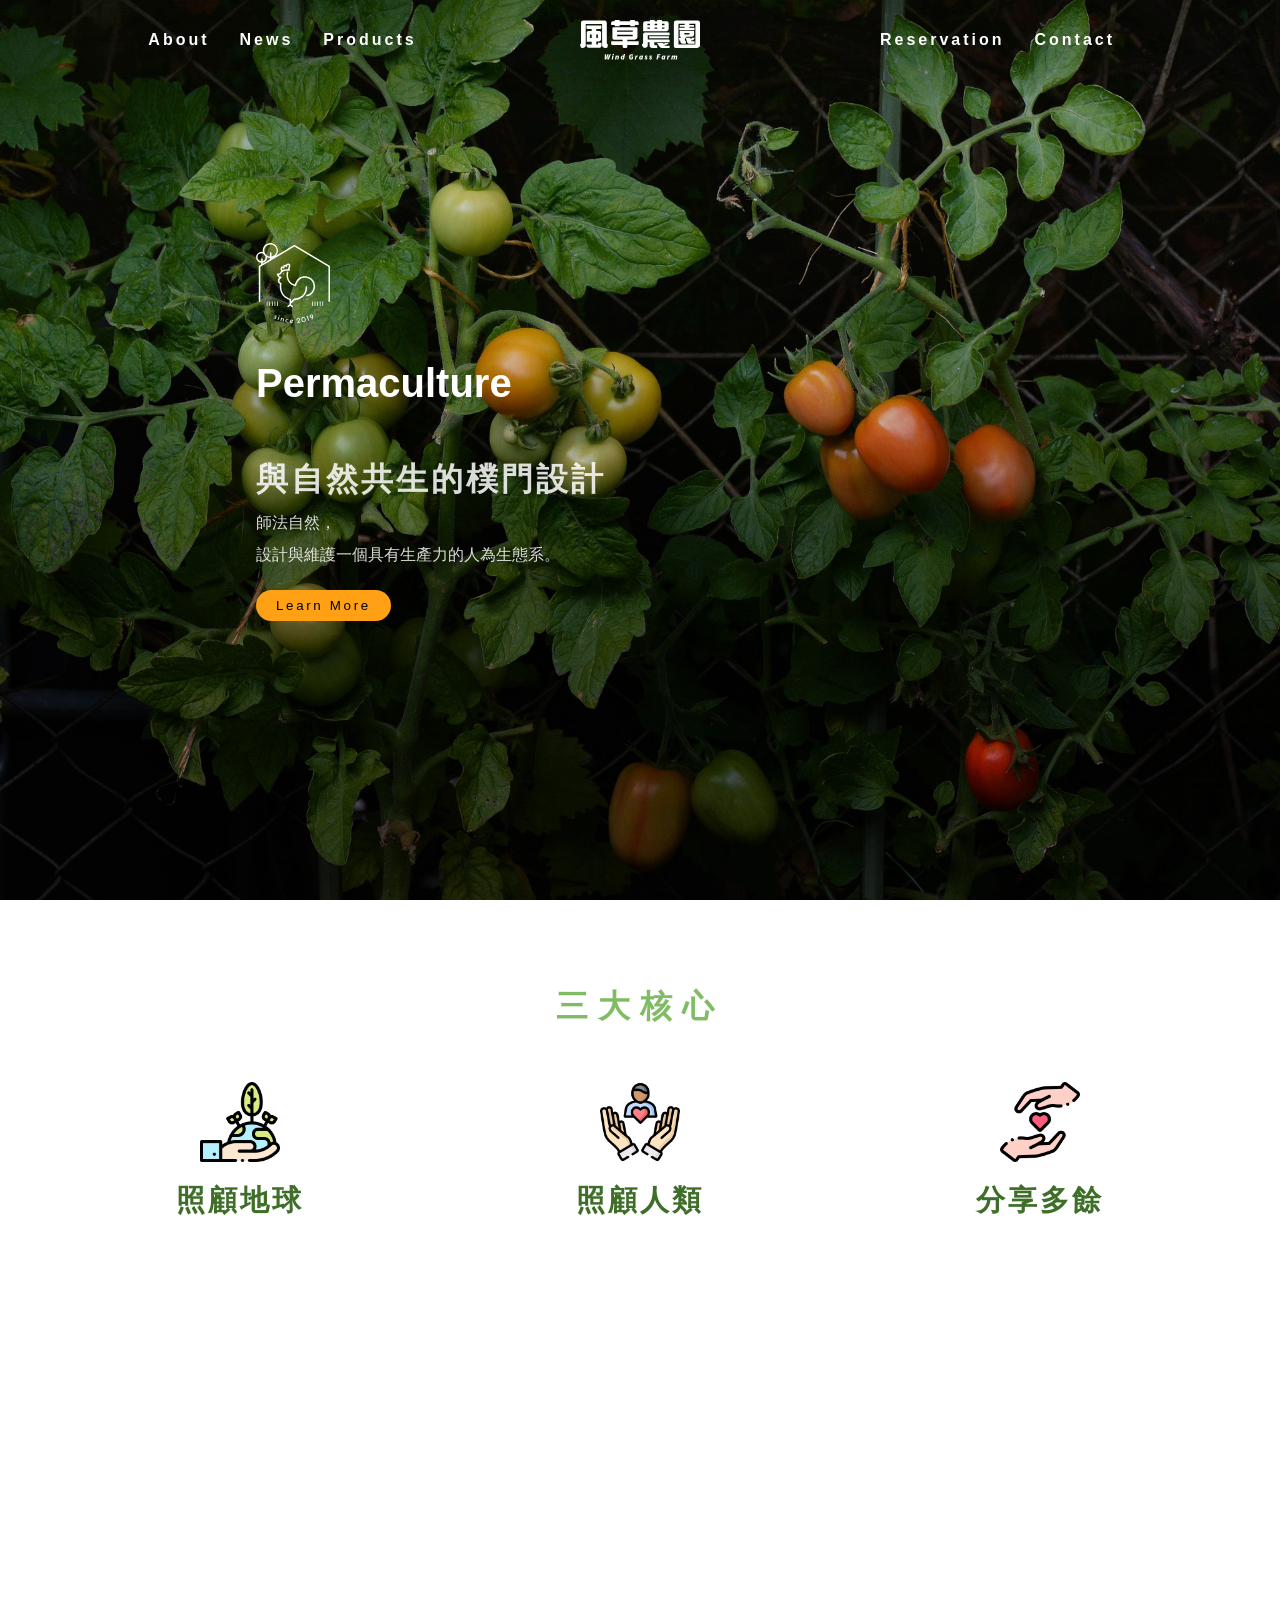
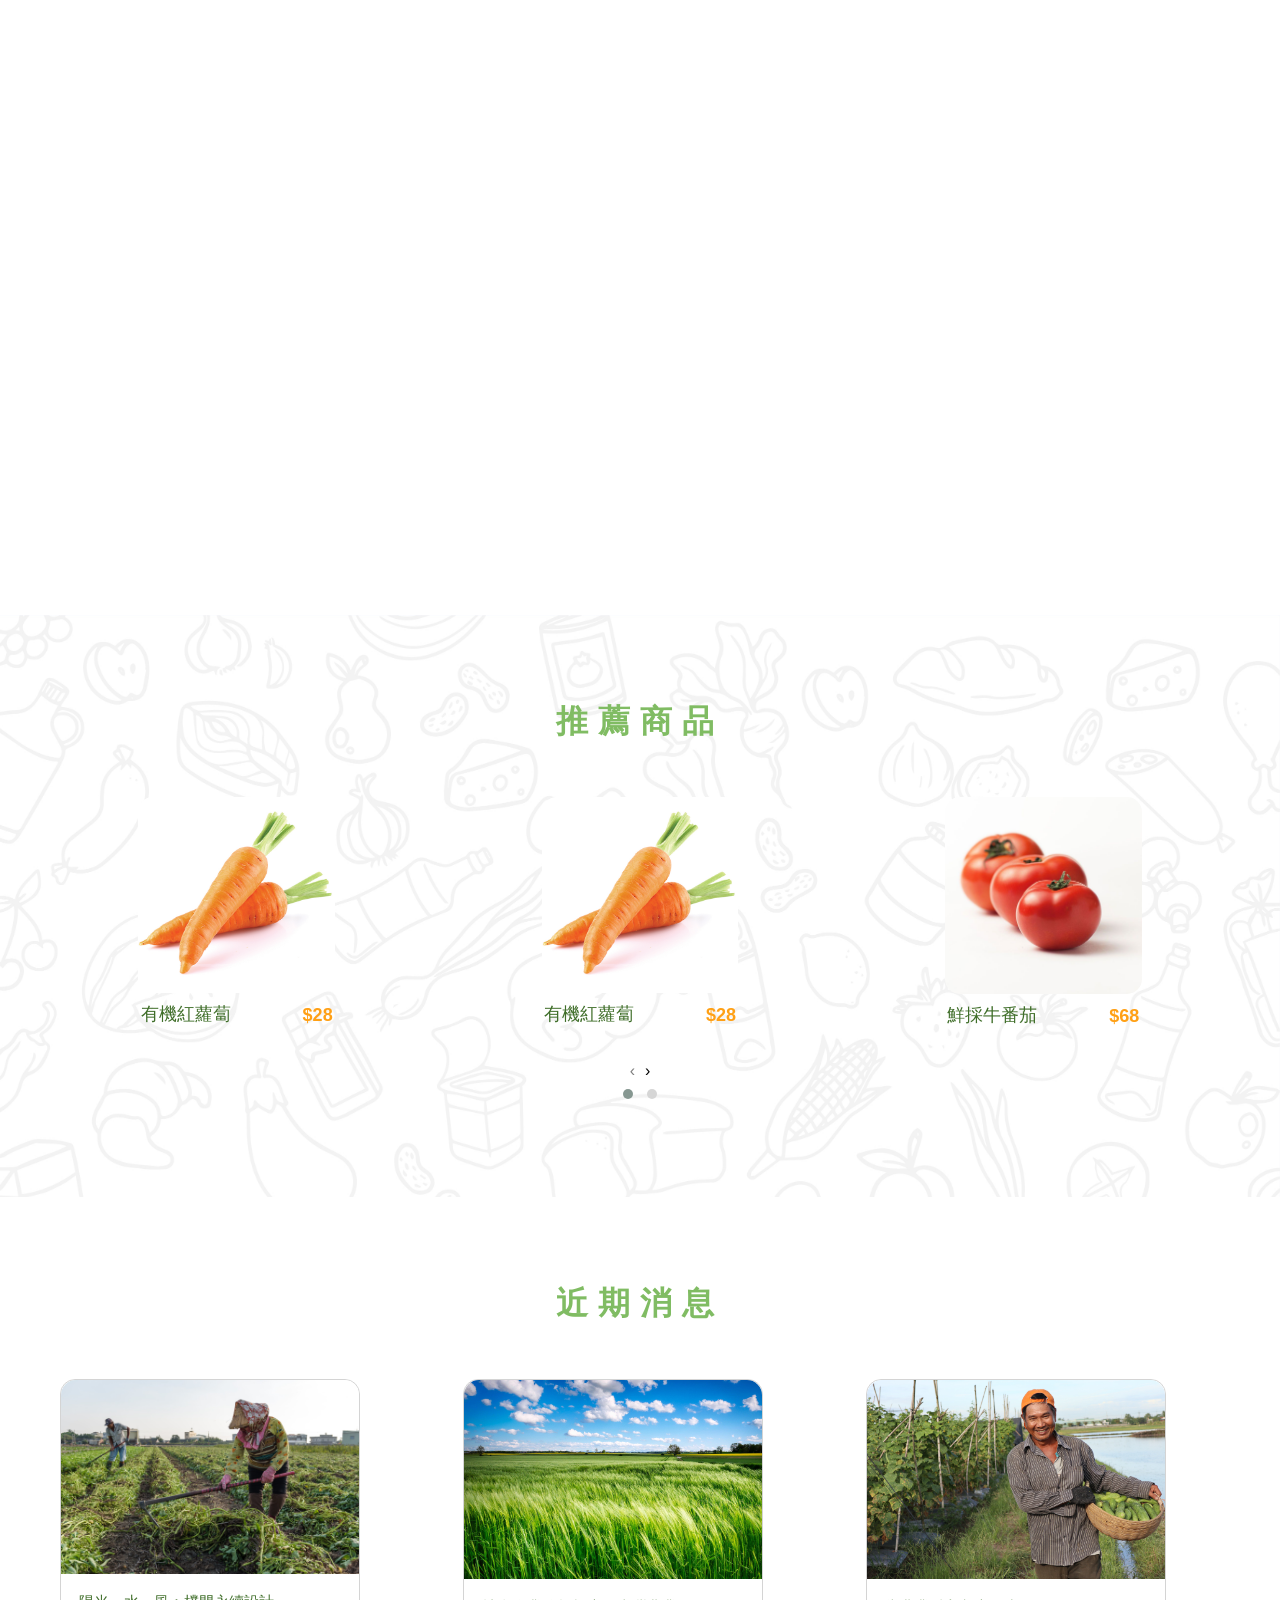
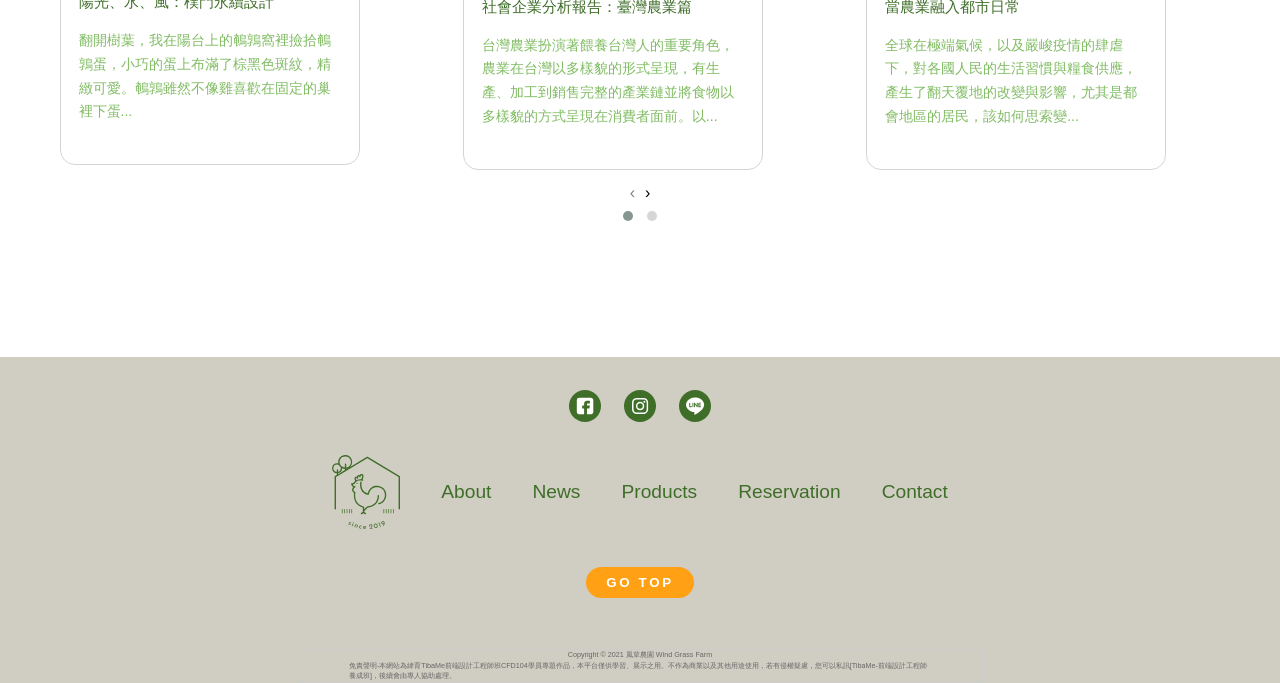
==== index.html @ ea544768 "01009" ====
<!DOCTYPE html>
<html lang="en">
<head>
    <meta charset="UTF-8">
    <meta http-equiv="X-UA-Compatible" content="IE=edge">
    <meta name="viewport" content="width=device-width, initial-scale=1.0">
    <title>風草農園 :: 與自然共生的樸門</title>
    <link rel="stylesheet" href="css/reset.css">
    <link rel="stylesheet" href="css/nav.css">
    <link rel="stylesheet" href="css/owl.carousel.min.css">
    <link rel="stylesheet" href="css/owl.theme.default.min.css">
    <link rel="stylesheet" href="css/main-index.css">
    <link rel="stylesheet" href="css/footer.css">
    <script defer src="js/navBarScroll.js"></script>
    <script src="js/smoothscroll.min.js"></script>
    <link rel="icon" href="pic/littleicon.ico" type="image/x-icon">
</head>
<body>
    <header>
        <div class="bgImg">
            <!-- 手機的導覽列 -->
            <div class="smallScreenNav">
                <nav role="navigation" id="menuToggle">
                    <input type="checkbox">
                    <span></span>
                    <span></span>
                    <span></span>
                    <ul id="menu">
                        <a href="index.html"><li><img src="pic/newLogo-green.svg" alt="logo" width="60px"></li></a>
                        <a href="about.html"><li>About</li></a>
                        <a href="news.html"><li>News</li></a>
                        <a href="products.html"><li>Products</li></a>
                        <a href="reservation.html"><li>Reservation</li></a>
                        <a href="contact.html"><li>Contact</li></a>
                    </ul>
                </nav>
                <div class="logo">
                    <a href="index.html"><img src="pic/txtLogoWhite.svg" alt="logo"></a>
                </div>
            </div>
            <!-- 平板直和桌機的導覽列 -->
                <nav class="bigScreenNav">
                    <ul>
                        <a href="about.html"><li>About</li></a>
                        <a href="news.html"><li>News</li></a>
                        <a href="products.html"><li>Products</li></a>
                    </ul>
                    <a href="index.html"><img src="pic/txtLogoWhite.svg" alt="logo" class="navLogo" width="120px"></a>
                    <ul>
                        <a href="reservation.html"><li>Reservation</li></a>
                        <a href="contact.html"><li>Contact</li></a>
                    </ul>
                </nav>
            <!-- 第一屏 -->
            <section class="mainTxt">
                <img src="pic/newLogo-white.svg" height="80px" alt="logo" class="mb-40">
                <h1 class="mb-60">Permaculture</h1>
                <h2>與自然共生的樸門設計</h2>
                <p>師法自然，</p>>
                <p>設計與維護一個具有生產力的人為生態系。</p>
                <a href="about.html"><button><span>Learn More</span></button></a>
            </section>
        </div>
    </header>
    <main>
        <section class="threePoints center width">
            <!-- 大標 -->
            <h2 class="title mb-60 mt-90">三大核心</h2> 
            <div class="wrap">
                <div class="item pb-40">
                    <img src="pic/earth.png" alt="照顧地球" class="pb-24">
                    <h3>照顧地球</h3>
                </div>
                <div class="item pb-40">
                    <img src="pic/care.png" alt="照顧人類" class="pb-24">    
                    <h3>照顧人類</h3>
                </div>
                <div class="item pb-40">
                    <img src="pic/share.png" alt="分享多餘" class="pb-24">
                    <h3>分享多餘</h3>
                </div>
            </div>
        </section>
        <!-- 中間Banner -->
        <div class="banner">
        </div>
        <div class="productsBg">
            <section class="products center pb-90 width">
            <!-- 大標 -->
            <h2 class="title mb-60 mt-90">推薦商品</h2>
            <div class="owl-carousel owl-theme">
                <a href="products-detail.html" target="_blank">
                    <div class="goods">
                        <div class="pic">
                            <img src="pic/product_corrot.png" alt="有機紅蘿蔔">
                        </div>
                        <div class="name">
                            <h4>有機紅蘿蔔</h4>
                            <p>$28</p>    
                        </div>
                    </div>
                </a>
                <div class="goods">
                    <div class="pic">
                        <img src="pic/product_corrot.png" alt="有機紅蘿蔔">
                    </div>
                    <div class="name">
                        <h4>有機紅蘿蔔</h4>
                        <p>$28</p>    
                    </div>
                </div>
                <div class="goods">
                    <div class="pic">
                        <img src="pic/product_tomato.jpg" alt="鮮採牛番茄">
                    </div>
                    <div class="name">
                        <h4>鮮採牛番茄</h4>
                        <p>$68</p>    
                    </div>
                </div>
                <div class="goods">
                    <div class="pic">
                        <img src="pic/product_tomato.jpg" alt="鮮採牛番茄">
                    </div>
                    <div class="name">
                        <h4>鮮採牛番茄</h4>
                        <p>$68</p>    
                    </div>
                </div>
                <div class="goods">
                    <div class="pic">
                        <img src="pic/product_tomato.jpg" alt="鮮採牛番茄">
                    </div>
                    <div class="name">
                        <h4>鮮採牛番茄</h4>
                        <p>$68</p>    
                    </div>
                </div>
            </div>
        </div>
        </section>
        <section class="news center width">
            <!-- 大標 -->
            <h2 class="title mb-60 mt-90">近期消息</h2> 
                <div class="owl-carousel owl-theme">
                    <div class="item article">
                        <img src="pic/articlePhoto.jpg" alt="文章首圖">
                        <div class="txt">
                            <a href="news.html">
                                <h4>陽光、水、風：樸門永續設計</h4>
                                <p>翻開樹葉，我在陽台上的鵪鶉窩裡撿拾鵪鶉蛋，小巧的蛋上布滿了棕黑色斑紋，精緻可愛。鵪鶉雖然不像雞喜歡在固定的巢裡下蛋...</p>
                            </a>
                        </div>
                    </div>
                    <div class="item article">
                        <img src="pic/field.jpg" alt="文章首圖">
                        <div class="txt">
                            <a href="news.html">
                                <h4>社會企業分析報告：臺灣農業篇</h4>
                                <p>台灣農業扮演著餵養台灣人的重要角色，農業在台灣以多樣貌的形式呈現，有生產、加工到銷售完整的產業鏈並將食物以多樣貌的方式呈現在消費者面前。以...</p>
                            </a>
                        </div>
                    </div>
                    <div class="item article">
                        <img src="pic/farmer-smile.jpg" alt="文章首圖">
                        <div class="txt">
                            <a href="news.html">
                                <h4>當農業融入都市日常</h4>
                                <p>全球在極端氣候，以及嚴峻疫情的肆虐下，對各國人民的生活習慣與糧食供應，產生了翻天覆地的改變與影響，尤其是都會地區的居民，該如何思索變...</p>
                            </a>
                        </div>
                    </div>
                    <div class="item article">
                        <img src="pic/farmer-smile.jpg" alt="文章首圖">
                        <div class="txt">
                            <a href="news.html">
                                <h4>當農業融入都市日常</h4>
                                <p>全球在極端氣候，以及嚴峻疫情的肆虐下，對各國人民的生活習慣與糧食供應，產生了翻天覆地的改變與影響，尤其是都會地區的居民，該如何思索變...</p>
                            </a>
                        </div>
                    </div>
                </div>
    </main>
    <footer>
        <div class="footer center">
            <div class="socialMedia">
                <!-- line icon -->
                <a href="#"><img src="pic/icon_socialMedia-fb-DG.svg" alt="FB icon" width="32" height="32"></a>
                <!-- ig icon -->
                <a href="#"><img src="pic/icon_socialMedia-ig-DG.svg" alt="instagram icon" width="32" height="32"></a>
                <!-- fb icon -->
                <a href="#"><img src="pic/icon_socialMedia-line-DG.svg" alt="line icon" width="32" height="32"></a>
            </div>

            <div class="pages">
                <ul>
                    <li><a href="index.html"><img src="pic/newLogo-green.svg" alt="logo" width="68px"></a></li>
                    <li><a href="about.html">About</a></li>
                    <li><a href="news.html">News</a></li>
                    <li><a href="products.html">Products</a></li>
                    <li><a href="reservation.html">Reservation</a></li>
                    <li><a href="contact.html">Contact</a></li>
                </ul>
            </div>
            <button class="goTop">GO TOP</button>
            <div class="copyright">
                <p>Copyright © 2021 風草農園 Wind Grass Farm</p>
                <span>免責聲明-本網站為緯育TibaMe前端設計工程師班CFD104學員專題作品，本平台僅供學習、展示之用。不作為商業以及其他用途使用，若有侵權疑慮，您可以私訊[TibaMe-前端設計工程師養成班]，後續會由專人協助處理。</span>
            </div>
        </div>
    </footer>
    <script src="https://code.jquery.com/jquery-3.6.0.min.js"></script>
    <script src="js/owl.carousel.min.js"></script>
    <script>
        $(document).ready(function(){
            $(".owl-carousel").owlCarousel(
                {
                    loop:true,
                    margin:10,
                    responsiveClass:true,
                    dots: true,
                    // autoplay: true,
                    responsive:{
                        0:{
                            items:1,
                            nav:false
                        },
                        992:{
                            items:3,
                            nav:false,
                        },
                        1200:{
                            items:3,
                            nav:true,
                            loop:false
                        }
                    }
                }
            );
            $('.goTop').click(function(){
            window.scroll({ top: 0, left: 0, behavior: 'smooth' });
        })
        });
        
    </script>
</body>
</html>
---- css/nav.css ----
.bigScreenNav{
    display: none;
}
.smallScreenNav{
    position: fixed;
    top: 0;
    left: 0;
    width: 100%;
    display: flex;
    justify-content: space-between;
    align-items: center;
    z-index: 99;
}
.solidNav {
    background-color: #3f6e29f1;
    transition: .5s;
}

.logo{
    width: 40%;
    margin: 2% 4%;
}
#menuToggle{
    margin: 2% 4%;
    width: 100%;
    display: inline-block; 
    -webkit-user-select: none;
    user-select: none;
}
 
#menuToggle a{
    text-decoration: none;
    color: #80BC63;
    transition: color 0.3s ease;
}
 
#menuToggle a:hover{
    color: #FFA015;
}
 
#menuToggle input{
    display: block;
    width: 10%;
    height: 100%;
    position: absolute;
    top: 0;
    left: 0;
    cursor: pointer;
    opacity: 0; 
    z-index: 2; 
    -webkit-touch-callout: none;
}

 /* 漢堡包 */
#menuToggle span{
    display: block;
    width: 21px;
    height: 2px;
    margin-bottom: 4px;
    position: relative;
    background: #ffffff;
    border-radius: 3px;
    z-index: 1;
    transform-origin: 2px 0px;
    transition: transform 0.5s cubic-bezier(0.77,0.2,0.05,1.0),
                background 0.5s cubic-bezier(0.77,0.2,0.05,1.0),
                opacity 0.55s ease;
}
 
#menuToggle span:first-child {
    transform-origin: 0% 0%;
}
 
#menuToggle span:nth-last-child(2){
    transform-origin: 0% 100%;
}

#menuToggle input:checked ~ span{
    opacity: 1;
    transform: rotate(45deg) translate(-2px, -1px);
    background: #3F6E29;
}
 
#menuToggle input:checked ~ span:nth-last-child(3){
    opacity: 0;
    transform: rotate(0deg) scale(0.2, 0.2);
}

#menuToggle input:checked ~ span:nth-last-child(2){
    transform: rotate(-45deg) translate(0, -1px);
}

#menu{
    position: fixed;
    width: 100%;
    height: 100%;
    top: 0;
    left: 0;
    padding-top: 115px;
    background: #ededed;
    list-style-type: none;
    -webkit-font-smoothing: antialiased;
    /* to stop flickering of text in safari */
    transform-origin: 0% 0%;
    transform: translate(-100%, 0);
    transition: transform 0.5s cubic-bezier(0.77,0.2,0.05,1.0);
}
#menu li {
    display: flex;
    flex-direction: column;
    justify-content: center;
    align-items: center;
    padding: 15px 0;
    font-size: 22px;
}
#menuToggle input:checked ~ ul{
    transform: none;
}

body{
    font-family: sans-serif;
}
.bgImg{
    background-image: url(../pic/bg-tomatoes-mobile.jpg);
    background-repeat: no-repeat;
    background-size: cover;
    background-position: center center;
    min-height:100vh;
}


@media screen and (min-width:992px) {
    .smallScreenNav{
        display: none;
    }
    .bigScreenNav{
        display: flex;
        margin: auto;
    }
    /* .width{
        max-width: 800px;
        margin: auto;
    } */
    .bigScreenNav ul{
        display: flex;
        align-items: center;
        justify-content: center;
        width: 800px;
        margin: auto;
    }
    .bigScreenNav li{
        font-weight: 700;
        position: relative;
    }
    .bigScreenNav a{
        padding: 20px 15px;
        text-decoration: none;
        color: #fff;
        letter-spacing: 3px;
    }
    .bigScreenNav a li::after {
        position: absolute;
        content: '';
        width: 0%;
        height: 2px;
        background-color: #fff;
        left: 50%;
        bottom: -10px;
        transition: all 0.4s ease-in-out;
    }
    .bigScreenNav a:hover li::after {
        width: 100%;
        left: 0;
    }
    .bgImg{
        background-image: url(../pic/bg-tomatoes.jpg);
        background-repeat: no-repeat;
        background-size: cover;
        height:100vh;
    }

}
@media screen and (min-width:1200px) {
    .bigScreenNav ul{
        display: flex;
        align-items: center;
        justify-content: center;
        width: 1200px;
        margin: auto;
    }
    .bgImg{
        background-image: url(../pic/bg-tomatoes.jpg);
        background-repeat: no-repeat;
        background-size: cover;
        background-attachment: fixed;
        min-width: 100vh;
    }
}
---- css/main-index.css ----
.center{
    display: flex;
    justify-content: center;
    align-items: center;
    flex-direction: column;
    margin: auto;
}
.title{
    text-align: center;
}
h1{
    color: #fff;
    font-size: 2.5em;
    font-weight: bold;
    display: inline-block;
}
h2{
    font-size: 2em;
    color: #80BC63;
    letter-spacing: 10px;
    font-weight: bold;
}
h3{
    display: inline-block;
    font-size: 1.8em;
    color: #3F6E29;
    letter-spacing: 3px;
    font-weight: 600;
}
h4{
    font-size: 1.1em;
    color: #3F6E29;
    font-weight: 500;
}
p{
    font-size: 14px;
}
.pb-24{
    padding-bottom: 24px;
}
.pb-40{
    padding-bottom: 40px;
}
.pb-90{
    padding-bottom: 90px;
}
.pt-90{
    padding-top: 90px;
}
.mb-40{
    margin-bottom: 40px;
}
.mb-60{
    margin-bottom: 60px;
}
.mb-90{
    margin-bottom: 90px;
}
.mt-90{
    margin-top: 90px;
}
img{
    vertical-align: top;
}
a{
    text-decoration: none;
}

/* 第一屏 */
.mainTxt{
    margin: auto;
    position: relative;
    top: 300px;
    /* left: 50%;
    right: 0;
    transform: translateX(-50%); */
    text-align: center;
    padding: 0 20px;
    display: flex;
    flex-direction: column;
}
.mainTxt h2{
    color: #fff;
    letter-spacing: 3px;
    opacity: 85%;
    margin-bottom: 20px;
    display: inline-block;
}
.mainTxt p{
    color: #fff;
    font-size: 16px;
    opacity: 85%;
    display: inline-block;
}
.mainTxt:after{
    content: '';
    background: #fff;
    height: 1px;
    width: 120px;
    position: relative;
    bottom: -100px;
    left: 0;
    right: 0;
    transform: rotate(90deg);
    margin: auto;
}

/* 三大核心 */
.item{
    display: flex;
    flex-direction: column;
    justify-content: center;
    align-items: center;
    margin: auto;
}
.threePoints img{
    width: 30%;
}

/* 中間banner */
.banner{
    background-image: url(../pic/corn.jpg);
    background-repeat: no-repeat;
    background-size: cover;
    background-position: center center;
    min-height:100vh;
}

/* 推薦商品 */
.productsBg{
    background-image: url(../pic/bg-vege-01.jpg);
    background-repeat: no-repeat;
    background-size: cover;
    max-height:100vh;
}
.goods{
    display: flex;
    flex-direction: column;
    justify-content: center;
    align-items: center;
    margin: auto;
    padding-bottom: 24px;
}
.goods .pic img{
    margin: auto;
    width: 50%;
    border-radius: 15px;
}

.name{
    width: 200px;
    display: flex;
    margin-top: 3%;
}
.name P{
    color: #FFA015;
    font-size: 18px;
    font-weight: 700;
    margin-right: 2%;
}
.name h4{
    flex-grow: 1;
    margin-left: 2%;
}

/* 近期消息 */
.item.article{
    max-width: 300px;
    padding-bottom: 20px;
    background-color: #fff;
    border: 1px  rgb(212, 212, 212) solid;
    border-radius: 15px;
}

.item.article img{
    width: 100%;
    border-top-left-radius: 15px;
    border-top-right-radius: 15px;
}
.item .txt{
    margin: 4% 6%;
}
.txt h4{
    text-align: left;
    margin-top: 4px;
    margin-bottom: 16px;
    line-height: 1.5;
    flex-grow: 1;
}
.txt p{
    line-height: 1.7;
    text-align: left;
    font-size: 14px;
    color: #80BC63;
    padding-bottom: 8px;
    flex-grow: 1;
}
.txt a{
    font-size: 14px;
    text-decoration: none;
    color: #3F6E29;
    display: inline-block;
}

@media screen and (min-width:992px) {
    .width{
        max-width: 800px;
    }
    .banner{
        background-image: url(../pic/corn.jpg);
        background-repeat: no-repeat;
        background-size: cover;
        height: 100vh;
    }
    /* 第一屏 */
    .mainTxt{
    position: relative;
    top: 18%;
    left: -5%;
    text-align: left;
    padding: 0 20px;
    display: flex;
    flex-direction: column;
    align-items: flex-start;
    width: 50%;
    }
    .mainTxt h2{
    color: #fff;
    letter-spacing: 3px;
    opacity: 85%;
    margin-bottom: 20px;
    display: inline-block;
    }
    .mainTxt p{
    color: #fff;
    font-size: 16px;
    opacity: 85%;
    display: inline-block;
    }
    .mainTxt:after{
    content: '';
    display: none;
    }
    .mainTxt button{
    cursor: pointer;
    background-color: #FFA015;
    margin: 20% 0;
    padding: 8px 20px;
    border-radius: 300px;
    border: none;
    letter-spacing: 0.2em;
    transform: translate(0);
    transition: .3s;
    }
    .mainTxt button:hover{
    background-color: #ededed;
    color: #80BC63;
    transform: translate(1px , 2px);
    }
    /* 三大核心 */
    .wrap{
        display: flex;
        flex-direction: row;
        justify-content: space-between;
        align-items: center;
        padding-bottom: 5%;
    }
    .item{
        display: flex;
        flex-direction: column;
        justify-content: center;
        align-items: center;
        margin: auto;
    }
    .threePoints img{
        width: 20%;
    }
    /* 近期消息 */
    .news .item{
        margin: 0 5%;
        box-sizing: border-box  ;
    }
}

@media screen and (min-width:1200px) {
    .width{
        max-width: 1200px;
    }
    .banner{
        background-image: url(../pic/corn.jpg);
        background-repeat: no-repeat;
        background-size: cover;
        background-attachment: fixed;
        height: 100vh;
    }
}
---- css/footer.css ----
.footer {
    background-color: #D0CDC2;
    width: 100%;
    padding-top: 2%;
    margin-top: 15%;
}

/* icon */
.socialMedia{   
    width: 20%;
    display: flex;
    justify-content: center;
    margin: 5% 0;
}
.socialMedia a{
    margin: 5% 6%;
    transform: translateY(0);
}
.socialMedia a:hover{
    transform: translateY(-5px);
    transition: .5s;
}

.copyright{
    border: 1px #ccc solid;
    font-size: 12px;
    text-align: left;
    margin: 50px 0 0 0;
}
.pages ul{
    position: relative;
    display: flex;
    flex-direction: column;
    justify-content: center;
    list-style: none;
    align-items: center;
}

.pages li img{
    width: 68px;
}
.pages a{
    text-decoration: none;
    color: #3F6E29;
    font-weight: 500;
    font-size: 1.2em;
    margin: 5% 0;
}
.pages li{
    margin: 8% 0;
}
.copyright{
    display: flex;
    flex-direction: column;
    justify-content: center;
    align-items: center;
    margin-top: 5%;
}
.copyright p{
    width: 85%;
    text-align: center;
    display: inline-block;
    color: #666;
    font-size: 0.8em;
    line-height: 1.5;
}
.copyright span{
    width: 85%;
    text-align: left;
    display: inline-block;
    color: #666;
    font-size: 0.6em;
    line-height: 1.5;
}
.goTop{
    cursor: pointer;
    background-color: #FFA015;
    margin: 2% 0;
    padding: 8px 20px;
    border-radius: 300px;
    border: none;
    letter-spacing: 0.2em;
    transform: translate(0);
    transition: .3s;
}

.goTop:hover{
    background-color: #ededed;
    color: #80BC63;
    transform: translate(1px , 2px);
}

@media screen and (min-width:992px) {
.footer {
    background-color: #D0CDC2;
    width: 100%;
    padding-top: 1%;
    margin-top: 10%;
}

/* icon */
.socialMedia{   
    width: 30%;
    display: flex;
    justify-content: center;
    margin: 1% 0;
}
.socialMedia a{
    margin: 2% 3%;
    transform: translateY(0);
}
.socialMedia a:hover{
    transform: translateY(-5px);
    transition: .5s;
}

.copyright{
    border: 1px #ccc solid;
    font-size: 12px;
    text-align: left;
    margin: 50px 0 0 0;
}
.pages ul{
    position: relative;
    display: flex;
    flex-direction: row;
    justify-content: center;
    list-style: none;
    align-items: center;
}

.pages li img{
    width: 68px;
}
.pages a{
    text-decoration: none;
    color: #3F6E29;
    font-weight: 500;
    font-size: 1.2em;
}
.pages li{
    margin: 3% 5%;
}
.pages li a:hover{
    color: #80BC63;
    transition: .5s;
}
.copyright{
    display: flex;
    flex-direction: column;
    justify-content: center;
    align-items: center;
    margin-top: 2%;
}
.copyright p{
    width: 80%;
    text-align: center;
    display: inline-block;
    color: #666;
    font-size: 0.6em;
    line-height: 1.5;
}

.goTop{
    cursor: pointer;
    background-color: #FFA015;
    color: #fff;
    font-weight: 700;
    margin: 2% 0;
    padding: 8px 20px;
    border-radius: 300px;
    border: none;
    letter-spacing: 0.2em;
    transform: translate(0);
    transition: .3s;
}

.goTop:hover{
    background-color: #ededed;
    color: #80BC63;
    transform: translate(1px , 2px);
}

}
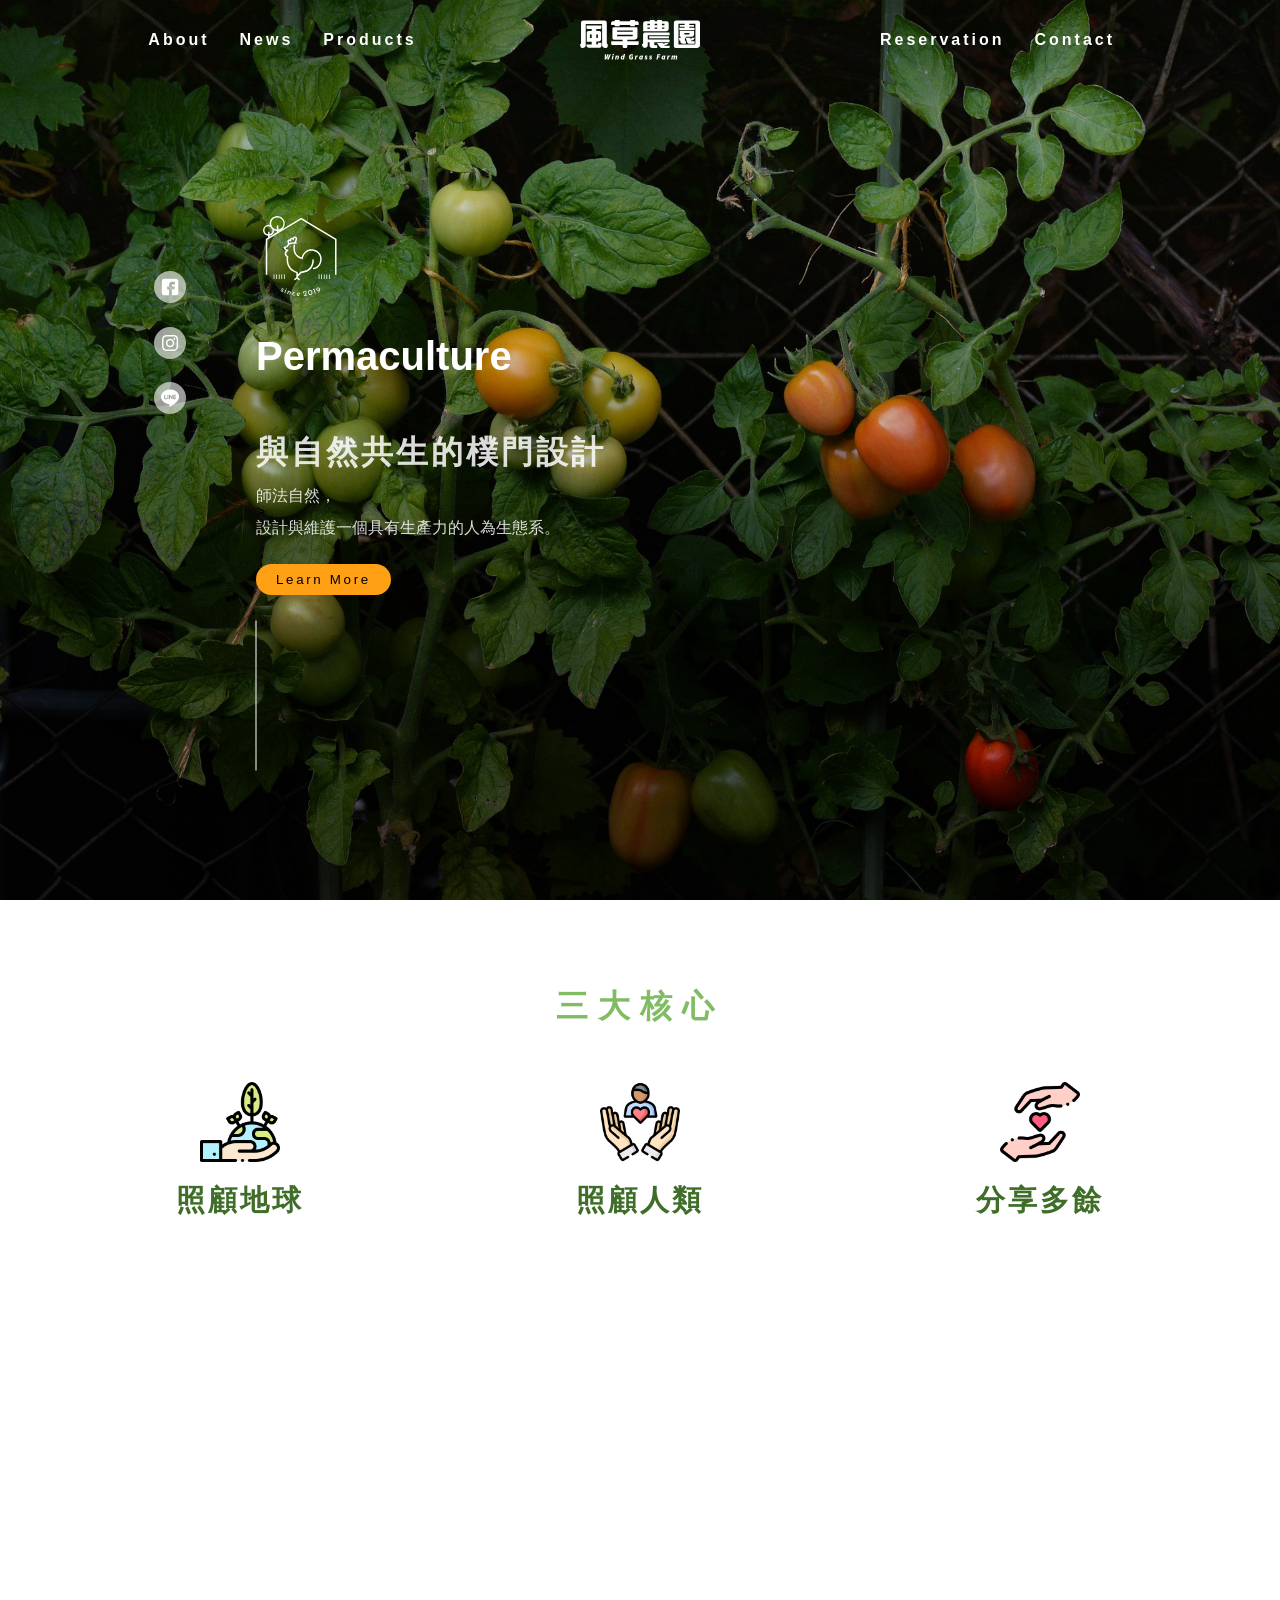
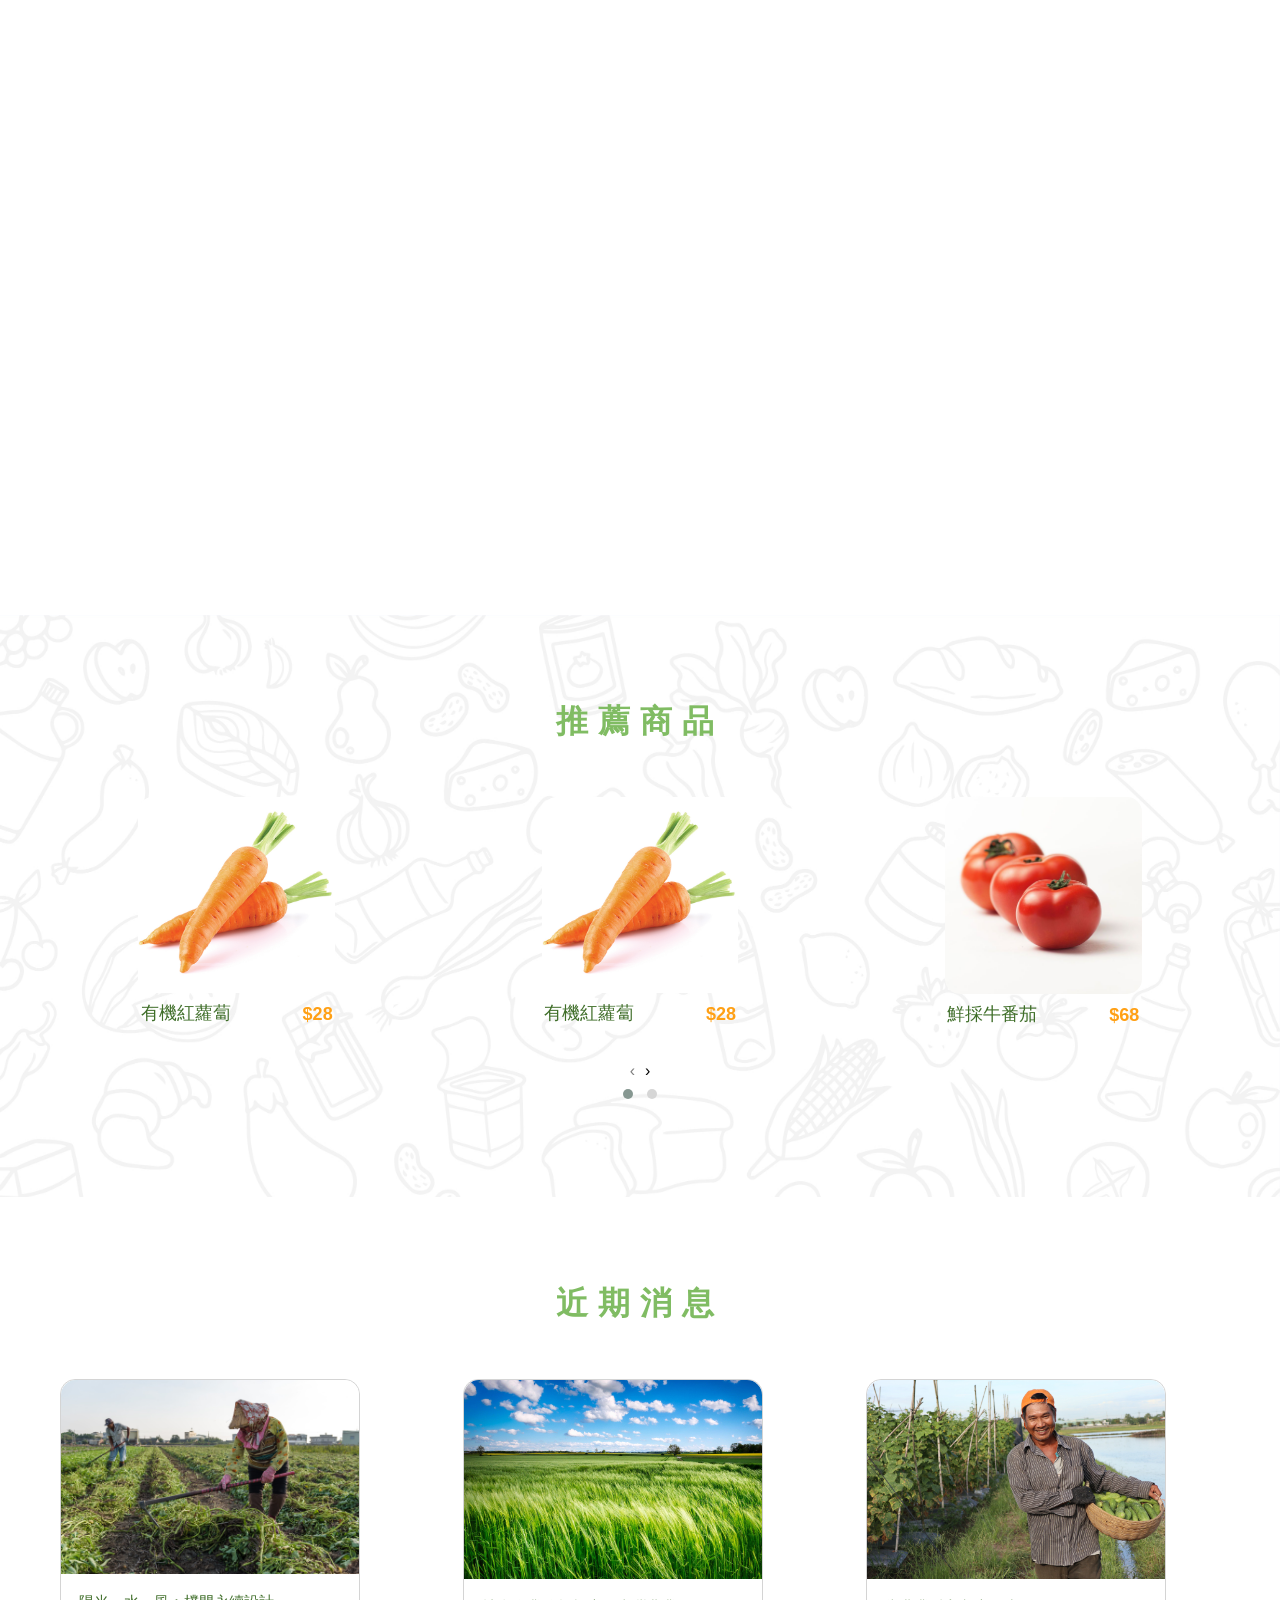
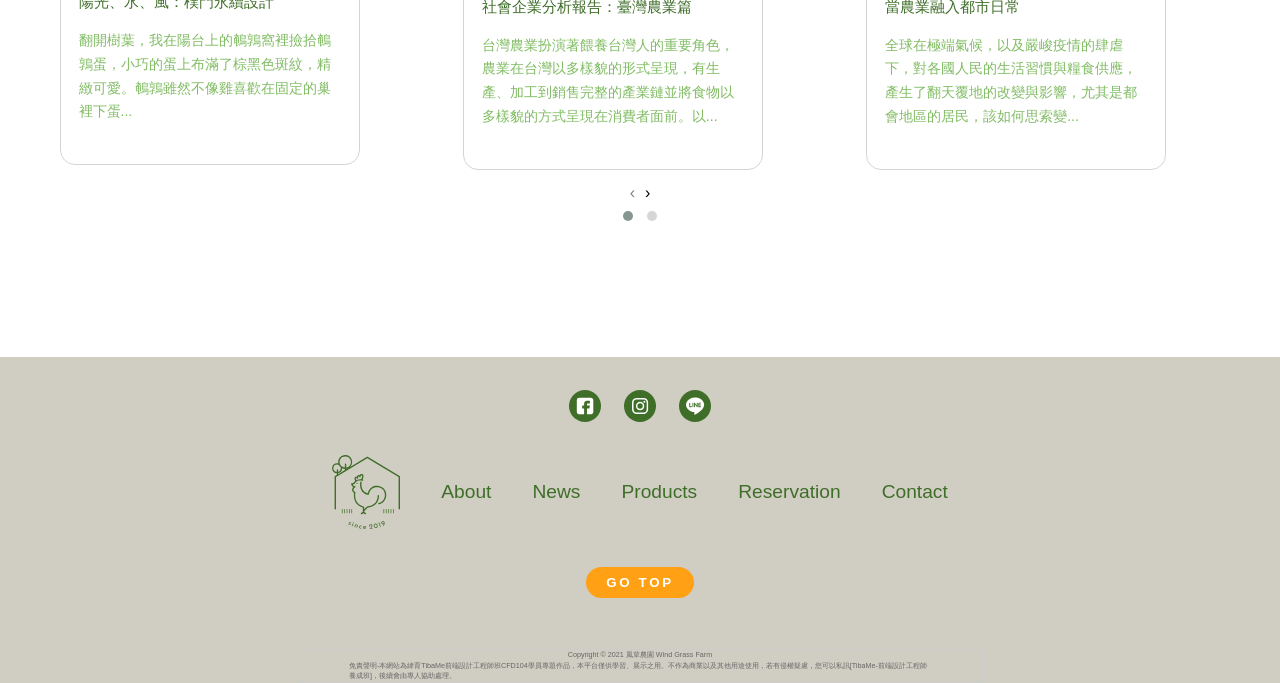
==== commit 24801192: "00" ====
--- a/index.html
+++ b/index.html
@@ -53,12 +53,22 @@
                 </nav>
             <!-- 第一屏 -->
             <section class="mainTxt">
-                <img src="pic/newLogo-white.svg" height="80px" alt="logo" class="mb-40">
-                <h1 class="mb-60">Permaculture</h1>
-                <h2>與自然共生的樸門設計</h2>
-                <p>師法自然，</p>>
-                <p>設計與維護一個具有生產力的人為生態系。</p>
-                <a href="about.html"><button><span>Learn More</span></button></a>
+                <div class="socialMedia">
+                    <!-- fb icon -->
+                    <a href="#"><img src="pic/icon_socialMedia-fb.svg" alt="facebook icon" width="32" height="32"></a>
+                    <!-- ig icon -->
+                    <a href="#"><img src="pic/icon_socialMedia-ig.svg" alt="instagram icon" width="32" height="32"></a>
+                    <!-- line icon -->
+                    <a href="#"><img src="pic/icon_socialMedia-line.svg" alt="Line icon" width="32" height="32"></a>
+                </div>
+                <div class="first">
+                    <img src="pic/newLogo-white.svg" height="80px" alt="logo" class="mb-40">
+                    <h1 class="mb-60">Permaculture</h1>
+                    <h2>與自然共生的樸門設計</h2>
+                    <p>師法自然，</p>>
+                    <p>設計與維護一個具有生產力的人為生態系。</p>
+                    <a href="about.html"><button><span>Learn More</span></button></a>
+                </div>
             </section>
         </div>
     </header>
--- a/css/nav.css
+++ b/css/nav.css
@@ -17,8 +17,8 @@
 }
 
 .logo{
-    width: 40%;
-    margin: 2% 4%;
+    width: 42%;
+    margin: 3% 5%;
 }
 #menuToggle{
     margin: 2% 4%;
--- a/css/main-index.css
+++ b/css/main-index.css
@@ -71,11 +71,7 @@
     margin: auto;
     position: relative;
     top: 300px;
-    /* left: 50%;
-    right: 0;
-    transform: translateX(-50%); */
     text-align: center;
-    padding: 0 20px;
     display: flex;
     flex-direction: column;
 }
@@ -92,17 +88,9 @@
     opacity: 85%;
     display: inline-block;
 }
-.mainTxt:after{
-    content: '';
-    background: #fff;
-    height: 1px;
-    width: 120px;
-    position: relative;
-    bottom: -100px;
-    left: 0;
-    right: 0;
-    transform: rotate(90deg);
-    margin: auto;
+
+.mainTxt button{
+    display: none;
 }
 
 /* 三大核心 */
@@ -213,50 +201,80 @@
         height: 100vh;
     }
     /* 第一屏 */
+    .mainTxt .socialMedia{
+        display: flex;
+        flex-direction: column;
+        position: absolute;
+        top: 10%;
+        left: -16%;
+    }
+    .mainTxt .socialMedia a{
+        margin: 6% 0;
+        transform: translateY(0);
+    }
+    .mainTxt .socialMedia a:hover{
+        transform: translateY(-5px);
+        transition: .5s;
+    }
     .mainTxt{
-    position: relative;
-    top: 18%;
-    left: -5%;
-    text-align: left;
-    padding: 0 20px;
-    display: flex;
-    flex-direction: column;
-    align-items: flex-start;
-    width: 50%;
+        position: relative;
+        top: 15%;
+        left: -5%;
+        text-align: left;
+        display: flex;
+        justify-content: flex-start;
+        align-items: flex-start;
+        width: 50%;
     }
     .mainTxt h2{
-    color: #fff;
-    letter-spacing: 3px;
-    opacity: 85%;
-    margin-bottom: 20px;
-    display: inline-block;
+        color: #fff;
+        letter-spacing: 3px;
+        opacity: 85%;
+        margin-bottom: 20px;
+        display: inline-block;
     }
     .mainTxt p{
-    color: #fff;
-    font-size: 16px;
-    opacity: 85%;
-    display: inline-block;
+        color: #fff;
+        font-size: 16px;
+        opacity: 85%;
+        display: inline-block;
+    }
+    .first{
+        display: flex;
+        flex-direction: column;
+    }
+    .first img{
+        transform: translate(-37.5%,0);
     }
     .mainTxt:after{
-    content: '';
-    display: none;
+        content: '';
+        background: #fff;
+        height: 1px;
+        width: 150px;
+        position: relative;
+        bottom: -100px;
+        left: -50%;
+        transform: rotate(90deg);
+        margin: auto;
     }
     .mainTxt button{
-    cursor: pointer;
-    background-color: #FFA015;
-    margin: 20% 0;
-    padding: 8px 20px;
-    border-radius: 300px;
-    border: none;
-    letter-spacing: 0.2em;
-    transform: translate(0);
-    transition: .3s;
+        display: block;
+        cursor: pointer;
+        background-color: #FFA015;
+        margin-top: 8%;
+        padding: 8px 20px;
+        border-radius: 300px;
+        border: none;
+        letter-spacing: 0.2em;
+        transform: translate(0);
+        transition: .3s;
     }
     .mainTxt button:hover{
-    background-color: #ededed;
-    color: #80BC63;
-    transform: translate(1px , 2px);
-    }
+        background-color: #ededed;
+        color: #80BC63;
+        transform: translate(1px , 2px);
+    }
+
     /* 三大核心 */
     .wrap{
         display: flex;
--- a/css/footer.css
+++ b/css/footer.css
@@ -43,12 +43,13 @@
     text-decoration: none;
     color: #3F6E29;
     font-weight: 500;
-    font-size: 1.2em;
+    font-size: 1em;
     margin: 5% 0;
 }
 .pages li{
     margin: 8% 0;
 }
+/* 免責聲明 */
 .copyright{
     display: flex;
     flex-direction: column;
@@ -72,14 +73,17 @@
     font-size: 0.6em;
     line-height: 1.5;
 }
+/* 回頂按鈕 */
 .goTop{
     cursor: pointer;
     background-color: #FFA015;
+    color: #fff;
     margin: 2% 0;
     padding: 8px 20px;
     border-radius: 300px;
     border: none;
     letter-spacing: 0.2em;
+    font-weight: 600;
     transform: translate(0);
     transition: .3s;
 }
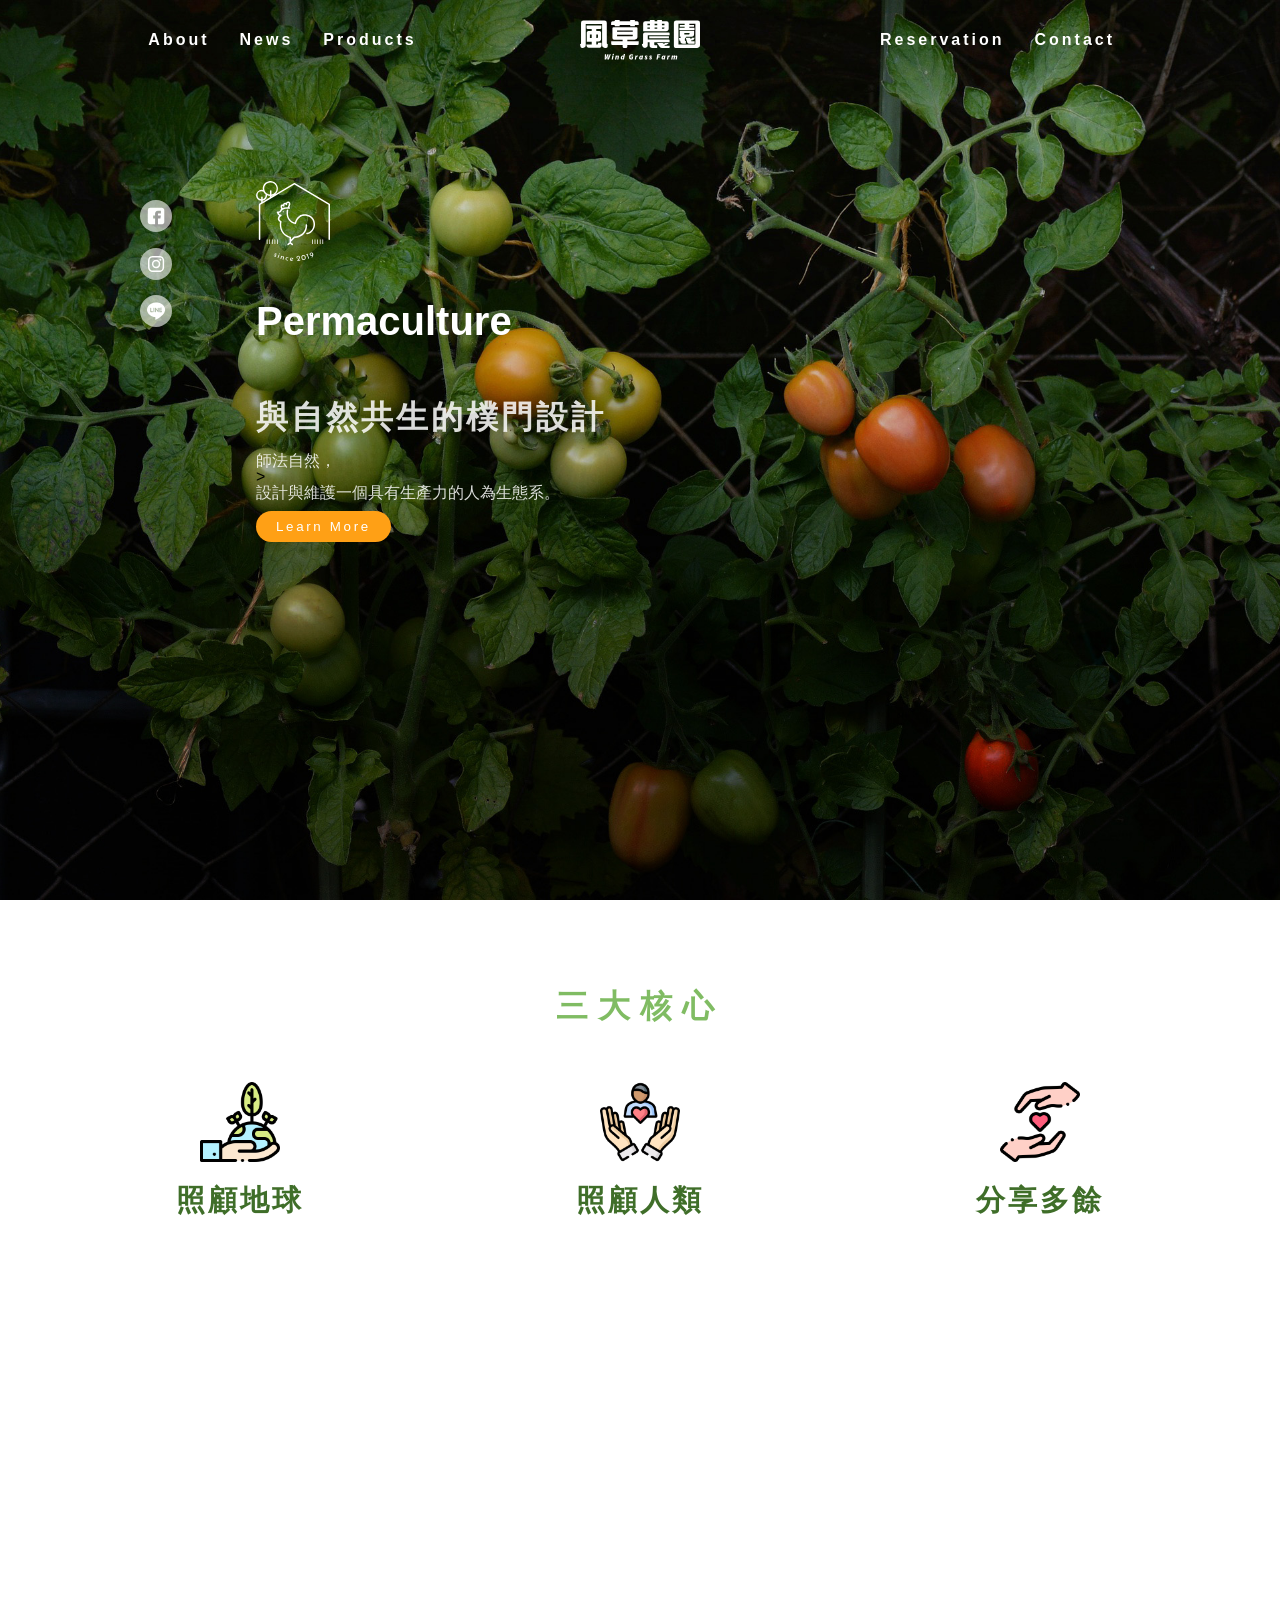
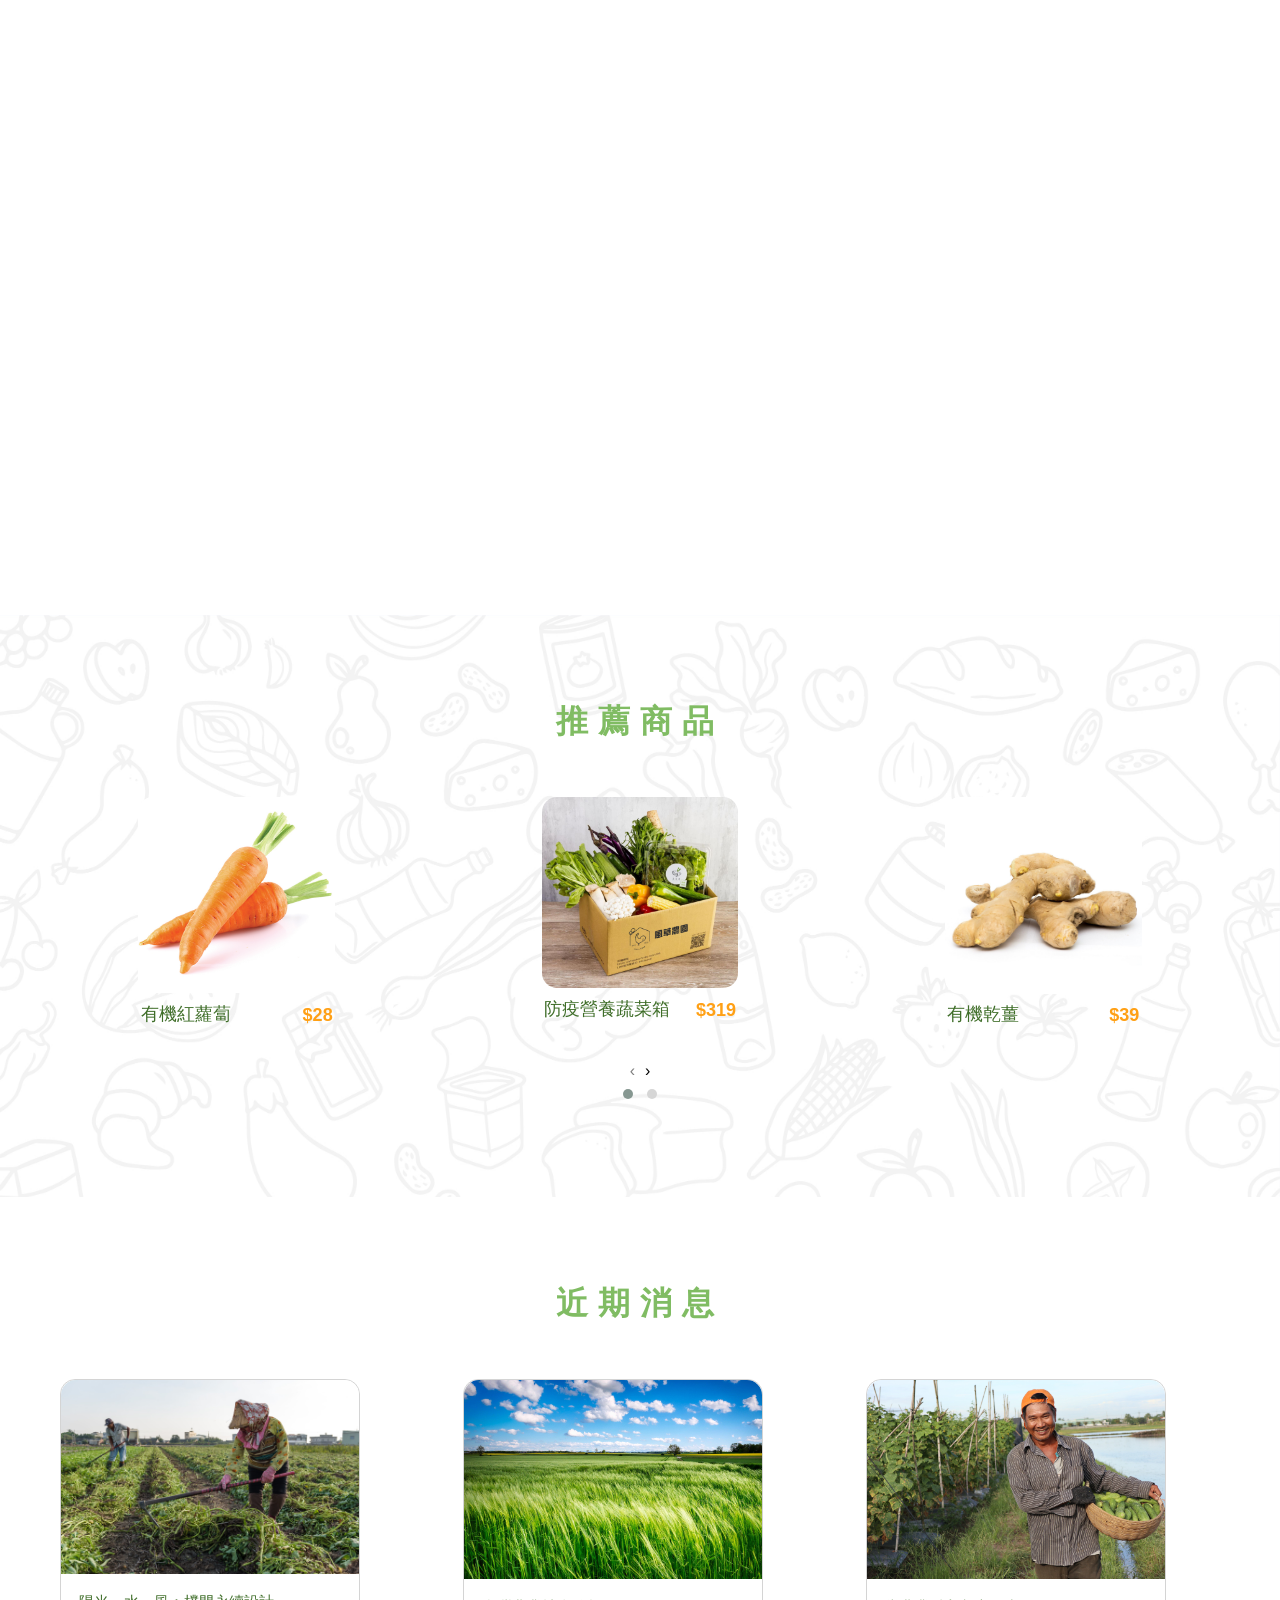
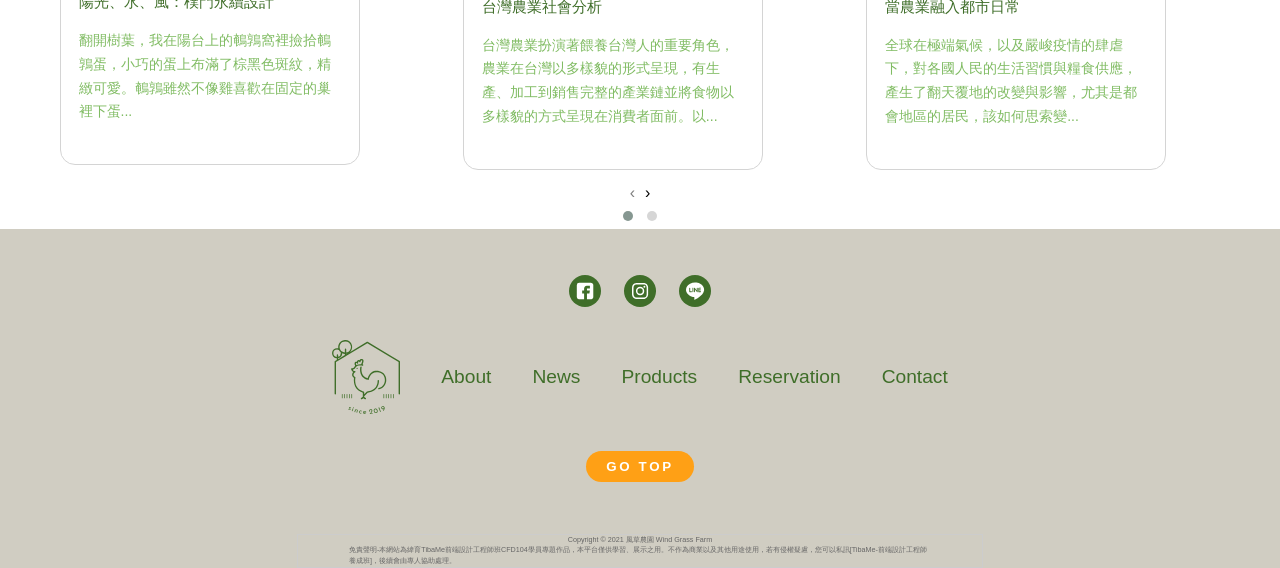
==== commit 5b2309f1: "0115" ====
--- a/index.html
+++ b/index.html
@@ -112,11 +112,20 @@
                 </a>
                 <div class="goods">
                     <div class="pic">
-                        <img src="pic/product_corrot.png" alt="有機紅蘿蔔">
-                    </div>
-                    <div class="name">
-                        <h4>有機紅蘿蔔</h4>
-                        <p>$28</p>    
+                        <img src="pic/product_vegebox.jpeg" alt="防疫營養蔬菜箱">
+                    </div>
+                    <div class="name">
+                        <h4>防疫營養蔬菜箱</h4>
+                        <p>$319</p>    
+                    </div>
+                </div>
+                <div class="goods">
+                    <div class="pic">
+                        <img src="pic/ginger.jpg" alt="有機乾薑">
+                    </div>
+                    <div class="name">
+                        <h4>有機乾薑</h4>
+                        <p>$39</p>    
                     </div>
                 </div>
                 <div class="goods">
@@ -130,20 +139,11 @@
                 </div>
                 <div class="goods">
                     <div class="pic">
-                        <img src="pic/product_tomato.jpg" alt="鮮採牛番茄">
-                    </div>
-                    <div class="name">
-                        <h4>鮮採牛番茄</h4>
-                        <p>$68</p>    
-                    </div>
-                </div>
-                <div class="goods">
-                    <div class="pic">
-                        <img src="pic/product_tomato.jpg" alt="鮮採牛番茄">
-                    </div>
-                    <div class="name">
-                        <h4>鮮採牛番茄</h4>
-                        <p>$68</p>    
+                        <img src="pic/product_vegebox_sm.jpg" alt="小資族蔬菜箱">
+                    </div>
+                    <div class="name">
+                        <h4>小資族蔬菜箱</h4>
+                        <p>$199</p>    
                     </div>
                 </div>
             </div>
@@ -166,7 +166,7 @@
                         <img src="pic/field.jpg" alt="文章首圖">
                         <div class="txt">
                             <a href="news.html">
-                                <h4>社會企業分析報告：臺灣農業篇</h4>
+                                <h4>台灣農業社會分析</h4>
                                 <p>台灣農業扮演著餵養台灣人的重要角色，農業在台灣以多樣貌的形式呈現，有生產、加工到銷售完整的產業鏈並將食物以多樣貌的方式呈現在消費者面前。以...</p>
                             </a>
                         </div>
@@ -181,11 +181,11 @@
                         </div>
                     </div>
                     <div class="item article">
-                        <img src="pic/farmer-smile.jpg" alt="文章首圖">
-                        <div class="txt">
-                            <a href="news.html">
-                                <h4>當農業融入都市日常</h4>
-                                <p>全球在極端氣候，以及嚴峻疫情的肆虐下，對各國人民的生活習慣與糧食供應，產生了翻天覆地的改變與影響，尤其是都會地區的居民，該如何思索變...</p>
+                        <img src="pic/tomatoes-news.jpg" alt="文章首圖">
+                        <div class="txt">
+                            <a href="news.html">
+                                <h4>透視荷蘭農業概況</h4>
+                                <p>農業在荷蘭，是一個會賺錢的產業；根據歐盟農業收入資料（EU agriculture Income），荷蘭農業年度勞動單位（AWU, Annual Work Unit）的平均所...</p>
                             </a>
                         </div>
                     </div>
--- a/css/main-index.css
+++ b/css/main-index.css
@@ -67,29 +67,36 @@
 }
 
 /* 第一屏 */
-.mainTxt{
+.mainTxt .first{
     margin: auto;
     position: relative;
-    top: 300px;
+    top: 50%;
+    left: 50%;
+    right: 50%;
+    transform: translate(-50%,75%);
     text-align: center;
     display: flex;
     flex-direction: column;
 }
-.mainTxt h2{
+.mainTxt .first h2{
     color: #fff;
     letter-spacing: 3px;
     opacity: 85%;
     margin-bottom: 20px;
     display: inline-block;
 }
-.mainTxt p{
+.mainTxt .first p{
     color: #fff;
     font-size: 16px;
     opacity: 85%;
     display: inline-block;
 }
 
-.mainTxt button{
+.mainTxt .first button{
+    display: none;
+}
+
+.mainTxt .socialMedia{
     display: none;
 }
 
@@ -205,48 +212,41 @@
         display: flex;
         flex-direction: column;
         position: absolute;
-        top: 10%;
-        left: -16%;
+        top: 20%;
+        left: 10%;
     }
     .mainTxt .socialMedia a{
-        margin: 6% 0;
         transform: translateY(0);
+        width: 32px;
     }
     .mainTxt .socialMedia a:hover{
         transform: translateY(-5px);
         transition: .5s;
     }
-    .mainTxt{
-        position: relative;
-        top: 15%;
-        left: -5%;
-        text-align: left;
-        display: flex;
-        justify-content: flex-start;
-        align-items: flex-start;
-        width: 50%;
-    }
-    .mainTxt h2{
+
+    .mainTxt .first h2{
         color: #fff;
         letter-spacing: 3px;
         opacity: 85%;
         margin-bottom: 20px;
         display: inline-block;
     }
-    .mainTxt p{
+    .mainTxt .first p{
         color: #fff;
         font-size: 16px;
         opacity: 85%;
         display: inline-block;
     }
-    .first{
-        display: flex;
-        flex-direction: column;
-    }
-    .first img{
-        transform: translate(-37.5%,0);
-    }
-    .mainTxt:after{
+    .mainTxt .first{
+        position: relative;
+        top: 100px;
+        left: -5%;
+        text-align: left;
+        align-items: flex-start;
+        width: 50%;
+        transform: translate(0,0);
+    }
+    /* .mainTxt:after{
         content: '';
         background: #fff;
         height: 1px;
@@ -256,11 +256,12 @@
         left: -50%;
         transform: rotate(90deg);
         margin: auto;
-    }
-    .mainTxt button{
+    } */
+    .mainTxt .first button{
         display: block;
         cursor: pointer;
         background-color: #FFA015;
+        color: #fff;
         margin-top: 8%;
         padding: 8px 20px;
         border-radius: 300px;
--- a/css/footer.css
+++ b/css/footer.css
@@ -2,7 +2,6 @@
     background-color: #D0CDC2;
     width: 100%;
     padding-top: 2%;
-    margin-top: 15%;
 }
 
 /* icon */
@@ -95,13 +94,6 @@
 }
 
 @media screen and (min-width:992px) {
-.footer {
-    background-color: #D0CDC2;
-    width: 100%;
-    padding-top: 1%;
-    margin-top: 10%;
-}
-
 /* icon */
 .socialMedia{   
     width: 30%;
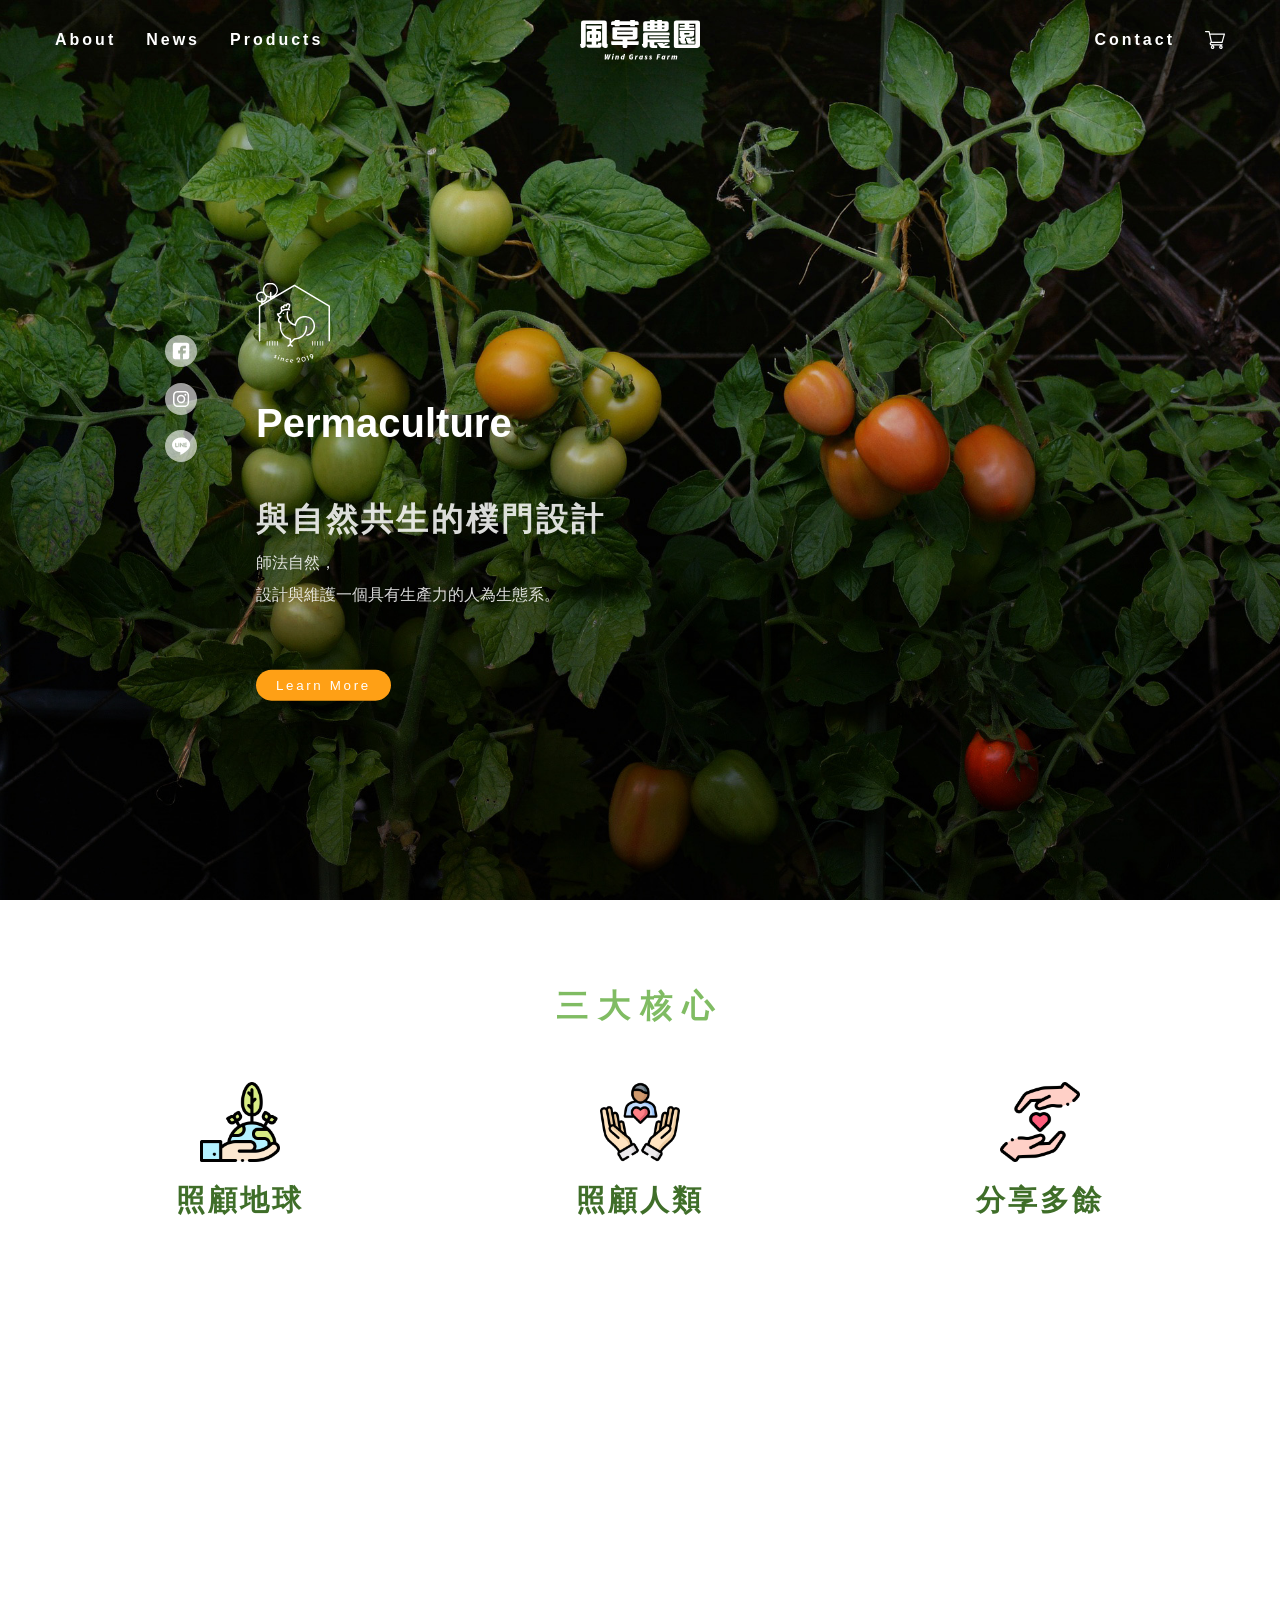
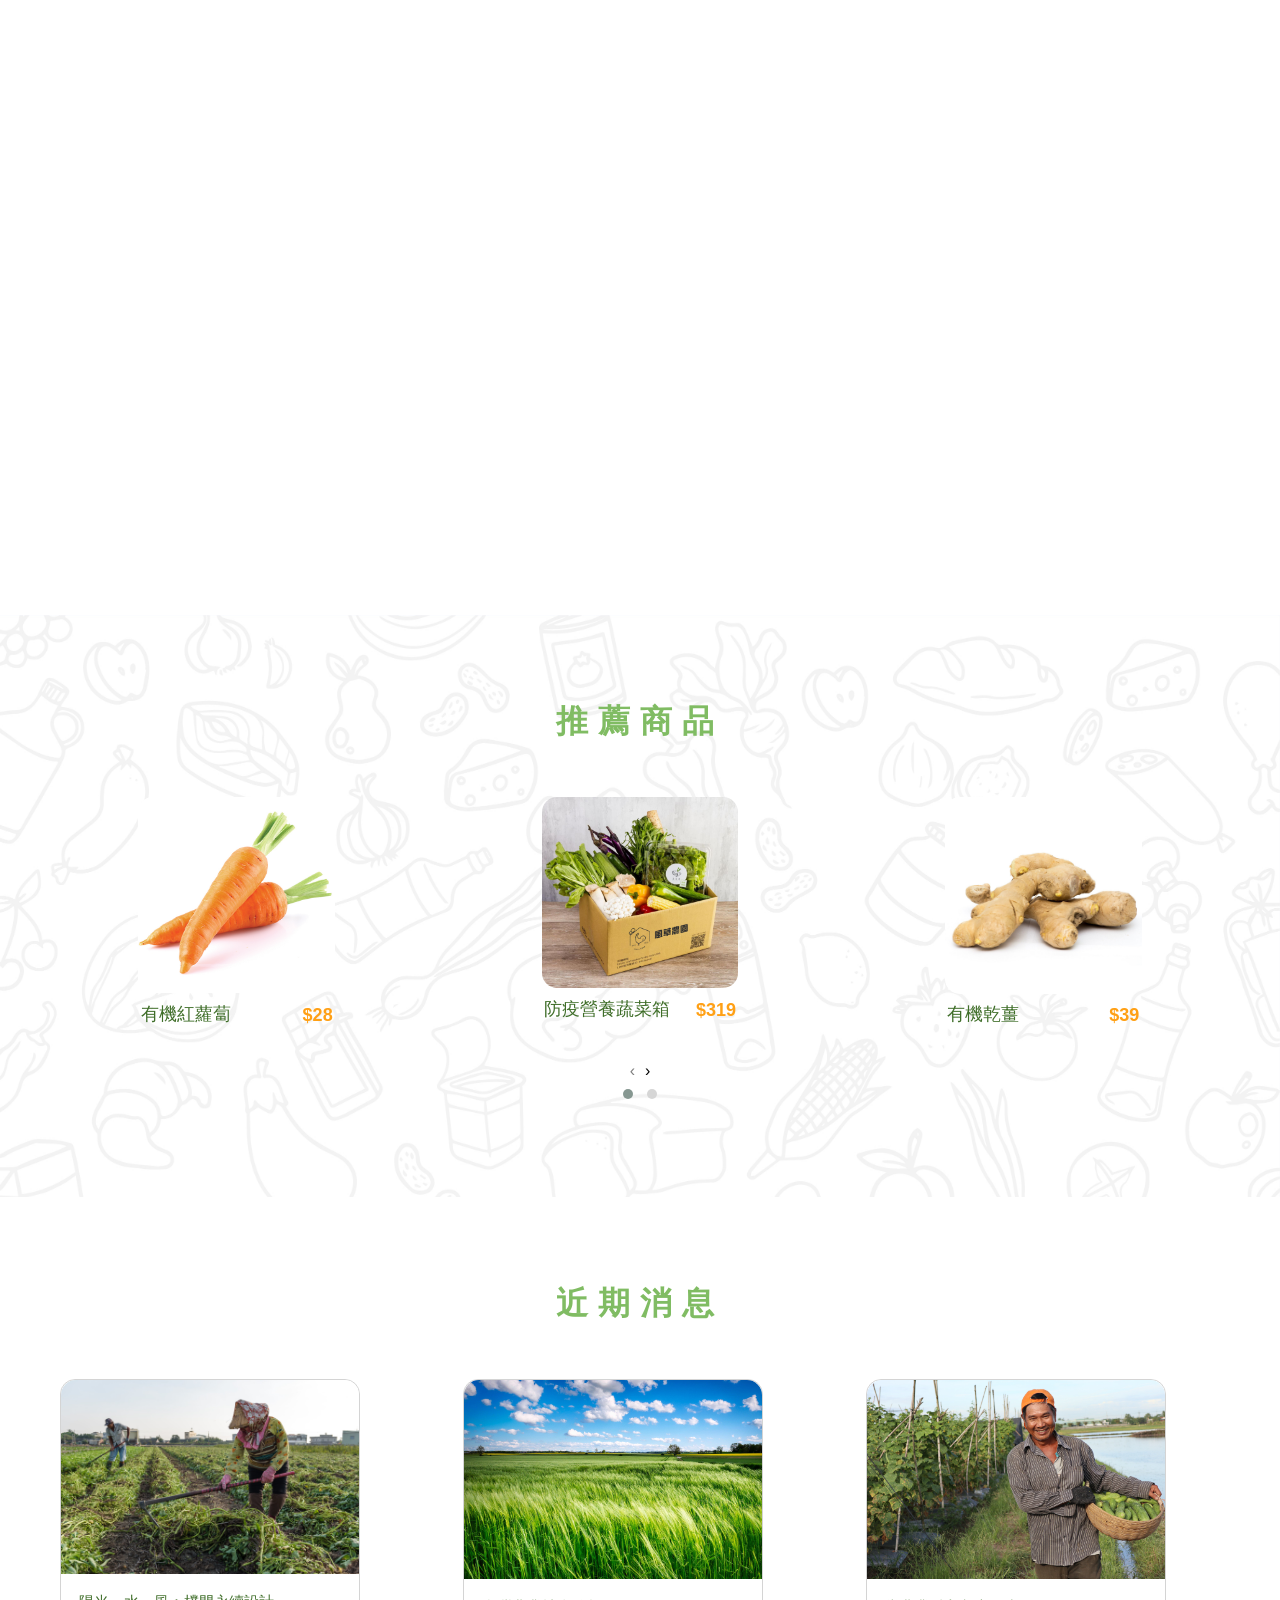
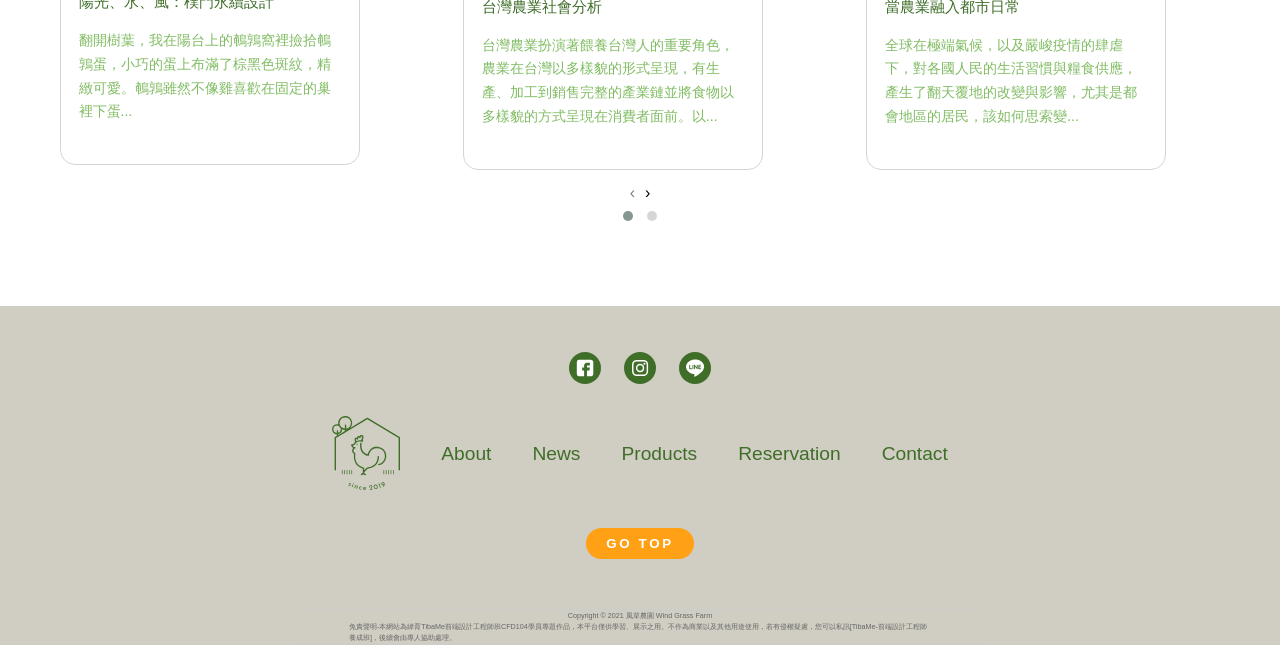
==== commit 993eebb5: "all" ====
--- a/index.html
+++ b/index.html
@@ -38,19 +38,21 @@
                     <a href="index.html"><img src="pic/txtLogoWhite.svg" alt="logo"></a>
                 </div>
             </div>
-            <!-- 平板直和桌機的導覽列 -->
-                <nav class="bigScreenNav">
-                    <ul>
+           <!-- 平板橫和桌機的導覽列 -->
+           <nav class="bigScreenNav">
+                <div class="frame">
+                    <ul class="left">
                         <a href="about.html"><li>About</li></a>
                         <a href="news.html"><li>News</li></a>
                         <a href="products.html"><li>Products</li></a>
                     </ul>
                     <a href="index.html"><img src="pic/txtLogoWhite.svg" alt="logo" class="navLogo" width="120px"></a>
-                    <ul>
-                        <a href="reservation.html"><li>Reservation</li></a>
+                    <ul class="right">
                         <a href="contact.html"><li>Contact</li></a>
+                        <span><li><a href="#"><img src="pic/shopping-cart-w.svg" alt="購物車" width="20px"></a></li></span>
                     </ul>
-                </nav>
+                </div>
+            </nav>
             <!-- 第一屏 -->
             <section class="mainTxt">
                 <div class="socialMedia">
--- a/css/nav.css
+++ b/css/nav.css
@@ -134,19 +134,31 @@
         display: none;
     }
     .bigScreenNav{
+        position: fixed;
+        top: 0;
+        left: 0;
+        width: 100%;
+        z-index: 99;
         display: flex;
-        margin: auto;
-    }
-    /* .width{
-        max-width: 800px;
-        margin: auto;
-    } */
+        align-items: center;
+        justify-content: center;
+    }
+
     .bigScreenNav ul{
         display: flex;
         align-items: center;
-        justify-content: center;
         width: 800px;
         margin: auto;
+    }
+    .frame{
+        max-width: 800px;
+        display: flex;
+    }
+    .left{
+        text-align: left;
+    }
+    .right{
+        justify-content: flex-end;
     }
     .bigScreenNav li{
         font-weight: 700;
@@ -182,17 +194,17 @@
 }
 @media screen and (min-width:1200px) {
     .bigScreenNav ul{
-        display: flex;
-        align-items: center;
-        justify-content: center;
         width: 1200px;
         margin: auto;
+    }
+    .frame{
+        max-width: 1200px;
     }
     .bgImg{
         background-image: url(../pic/bg-tomatoes.jpg);
         background-repeat: no-repeat;
         background-size: cover;
         background-attachment: fixed;
-        min-width: 100vh;
+        height: 100vh;
     }
 }
--- a/css/main-index.css
+++ b/css/main-index.css
@@ -4,6 +4,12 @@
     align-items: center;
     flex-direction: column;
     margin: auto;
+}
+body{
+    font-family: sans-serif;
+}
+main{
+    padding-bottom: 12%;
 }
 .title{
     text-align: center;
@@ -198,6 +204,10 @@
 }
 
 @media screen and (min-width:992px) {
+
+    main{
+        padding-bottom: 6%;
+    }
     .width{
         max-width: 800px;
     }
@@ -212,8 +222,8 @@
         display: flex;
         flex-direction: column;
         position: absolute;
-        top: 20%;
-        left: 10%;
+        top: 35%;
+        left: 12%;
     }
     .mainTxt .socialMedia a{
         transform: translateY(0);
@@ -238,31 +248,20 @@
         display: inline-block;
     }
     .mainTxt .first{
-        position: relative;
-        top: 100px;
-        left: -5%;
+        position: absolute;
+        top: 50%;
+        left: 40%;
         text-align: left;
         align-items: flex-start;
         width: 50%;
-        transform: translate(0,0);
-    }
-    /* .mainTxt:after{
-        content: '';
-        background: #fff;
-        height: 1px;
-        width: 150px;
-        position: relative;
-        bottom: -100px;
-        left: -50%;
-        transform: rotate(90deg);
-        margin: auto;
-    } */
+        transform: translate(-40%,-40%);
+    }
     .mainTxt .first button{
         display: block;
         cursor: pointer;
         background-color: #FFA015;
         color: #fff;
-        margin-top: 8%;
+        margin-top: 50%;
         padding: 8px 20px;
         border-radius: 300px;
         border: none;
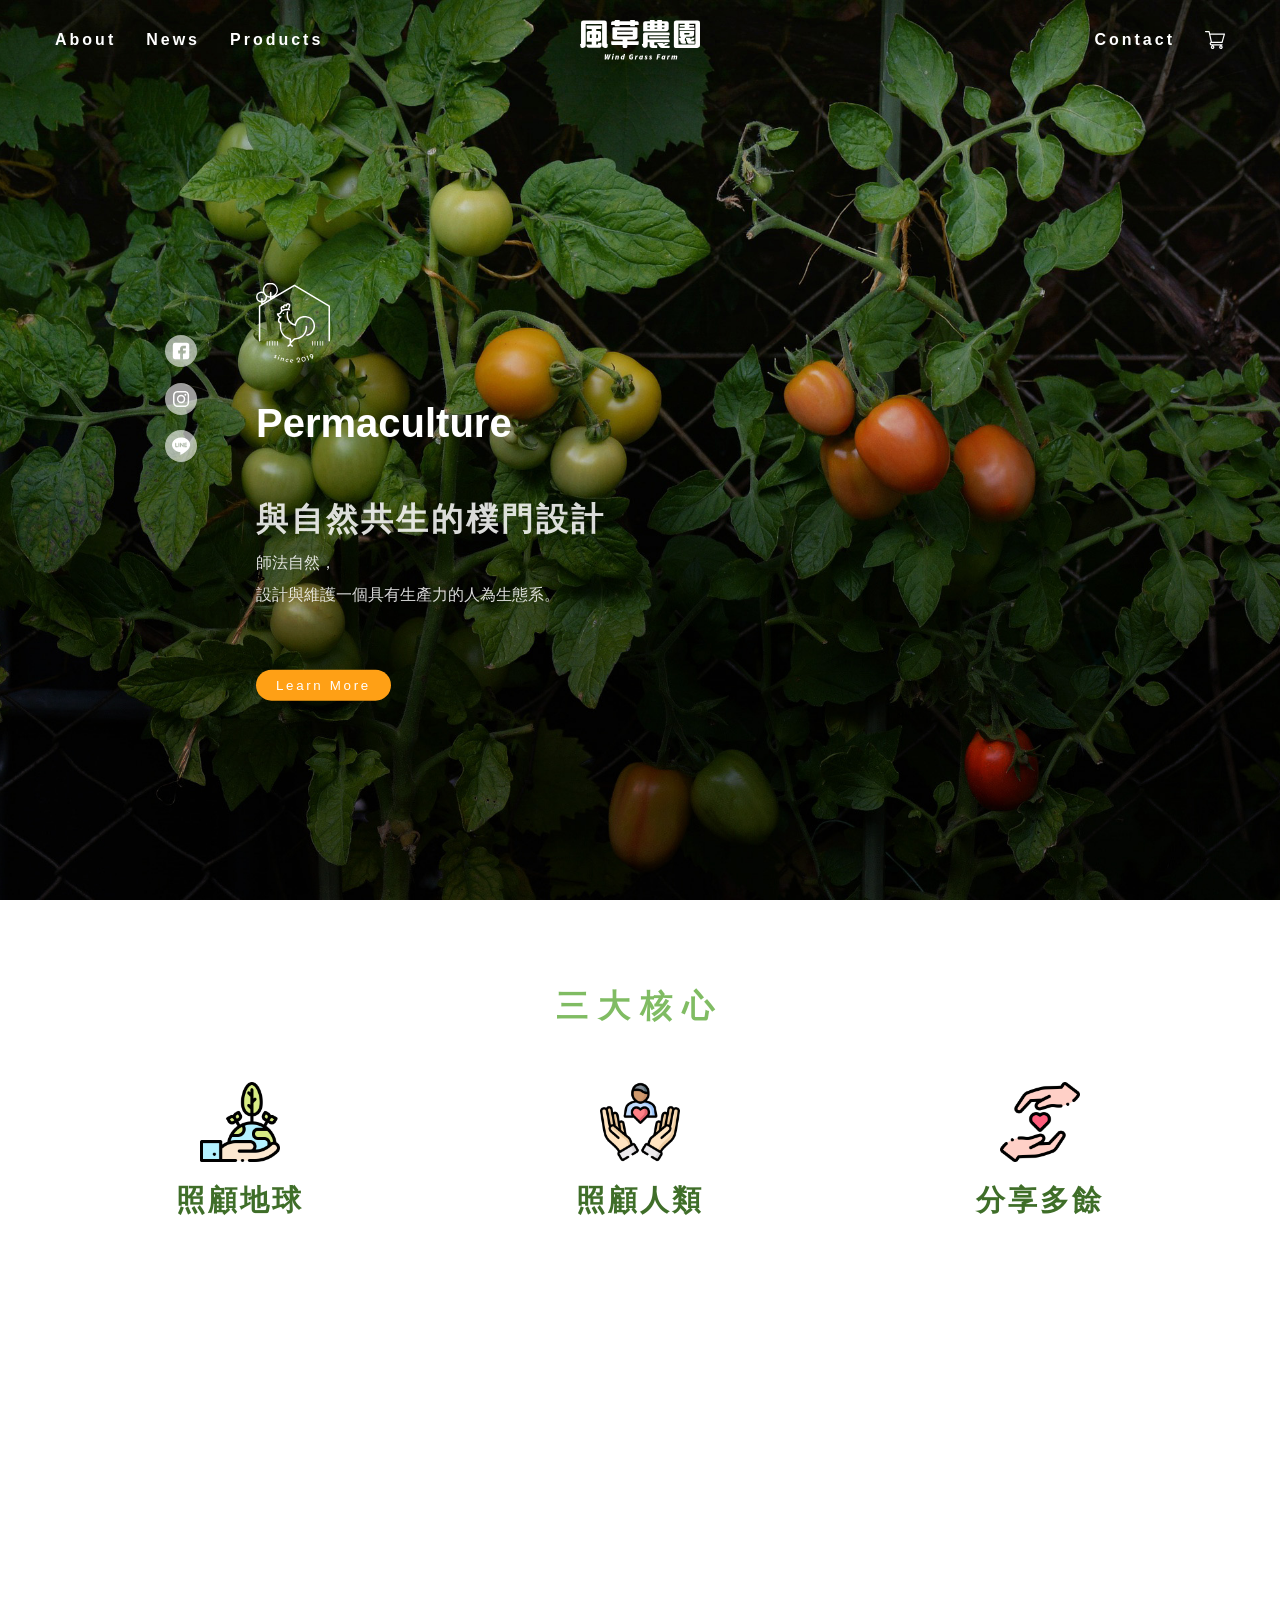
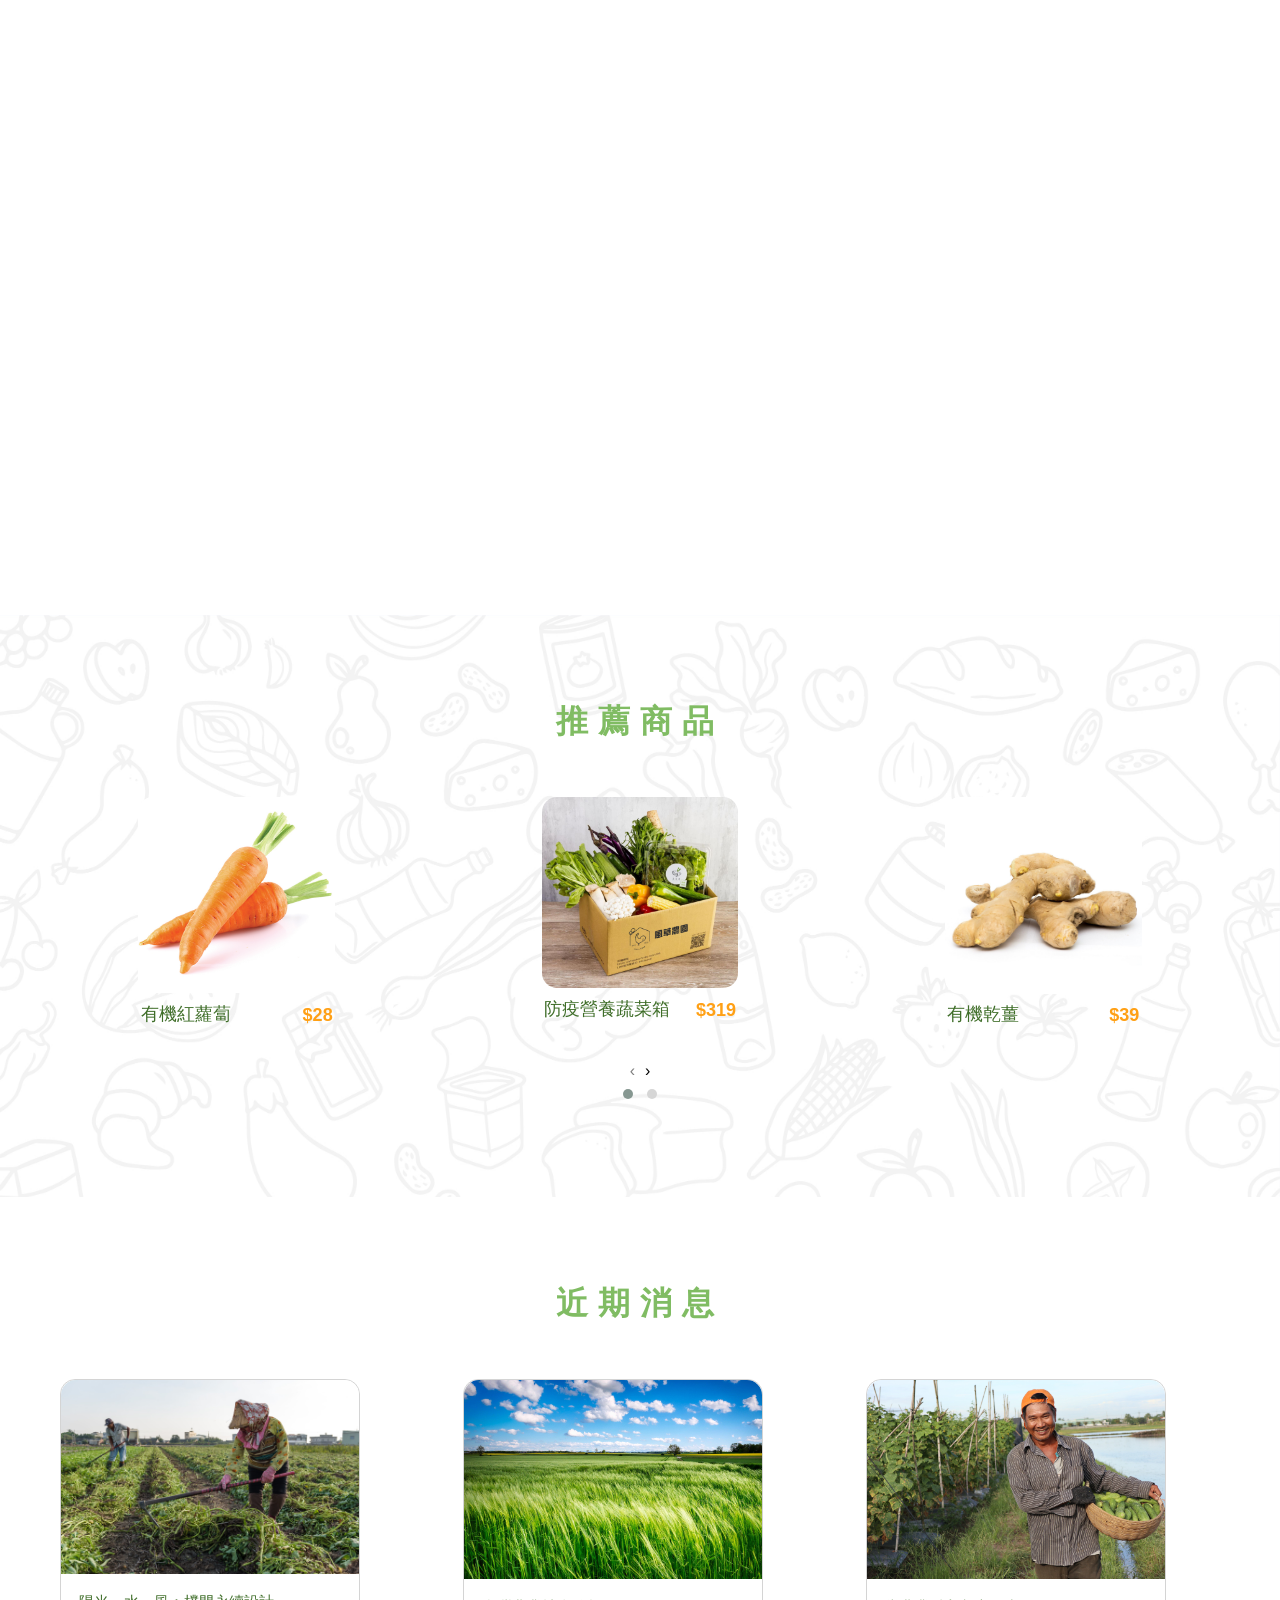
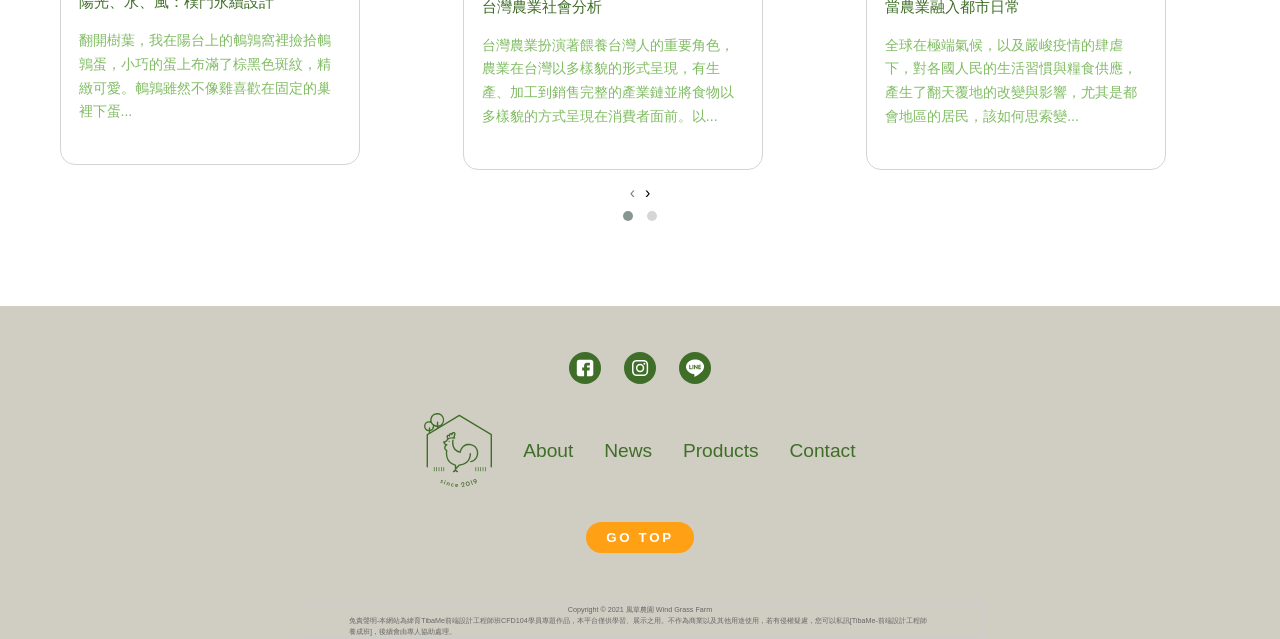
==== commit 45c1f5a9: "animation" ====
--- a/index.html
+++ b/index.html
@@ -11,6 +11,8 @@
     <link rel="stylesheet" href="css/owl.theme.default.min.css">
     <link rel="stylesheet" href="css/main-index.css">
     <link rel="stylesheet" href="css/footer.css">
+    <link rel="stylesheet" href="css/aos.css">
+    <script src="js/aos.js"></script>
     <script defer src="js/navBarScroll.js"></script>
     <script src="js/smoothscroll.min.js"></script>
     <link rel="icon" href="pic/littleicon.ico" type="image/x-icon">
@@ -30,7 +32,6 @@
                         <a href="about.html"><li>About</li></a>
                         <a href="news.html"><li>News</li></a>
                         <a href="products.html"><li>Products</li></a>
-                        <a href="reservation.html"><li>Reservation</li></a>
                         <a href="contact.html"><li>Contact</li></a>
                     </ul>
                 </nav>
@@ -210,7 +211,6 @@
                     <li><a href="about.html">About</a></li>
                     <li><a href="news.html">News</a></li>
                     <li><a href="products.html">Products</a></li>
-                    <li><a href="reservation.html">Reservation</a></li>
                     <li><a href="contact.html">Contact</a></li>
                 </ul>
             </div>
@@ -253,7 +253,7 @@
             window.scroll({ top: 0, left: 0, behavior: 'smooth' });
         })
         });
-        
+        AOS.init();
     </script>
 </body>
 </html>
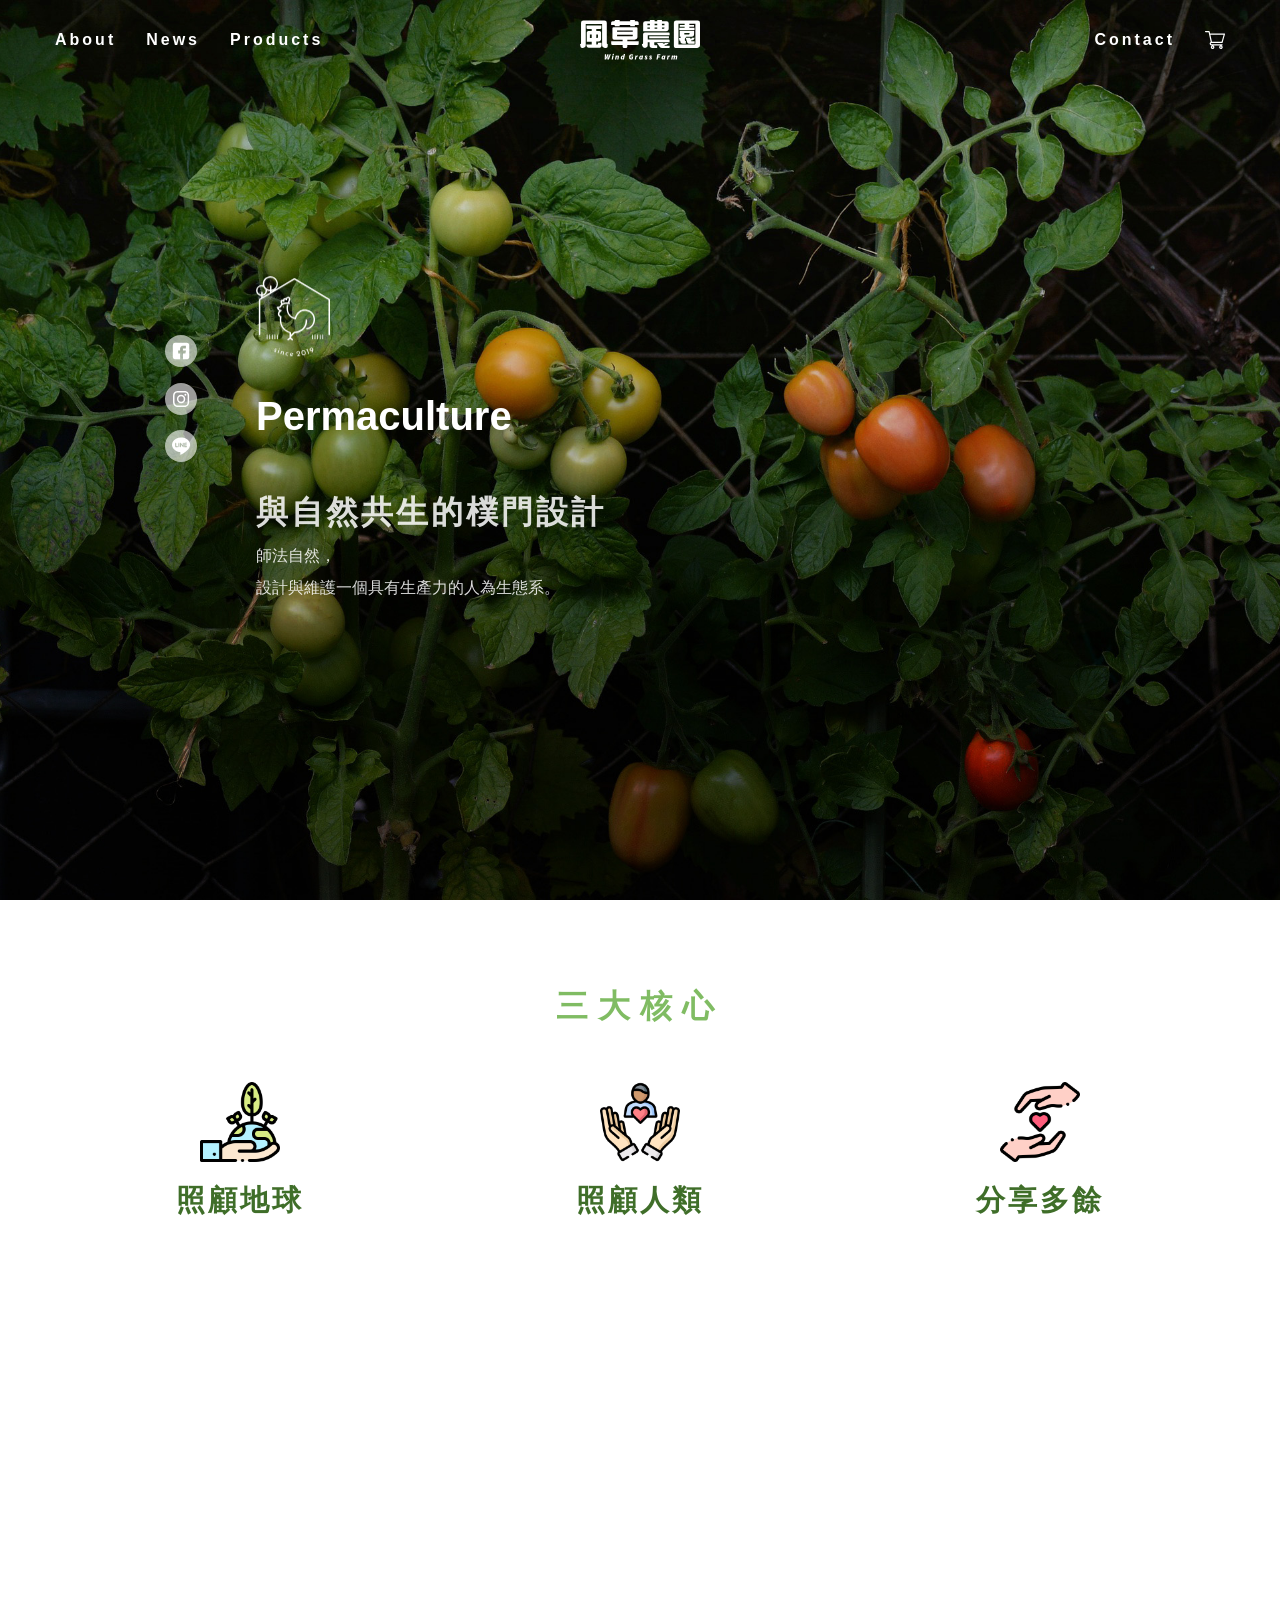
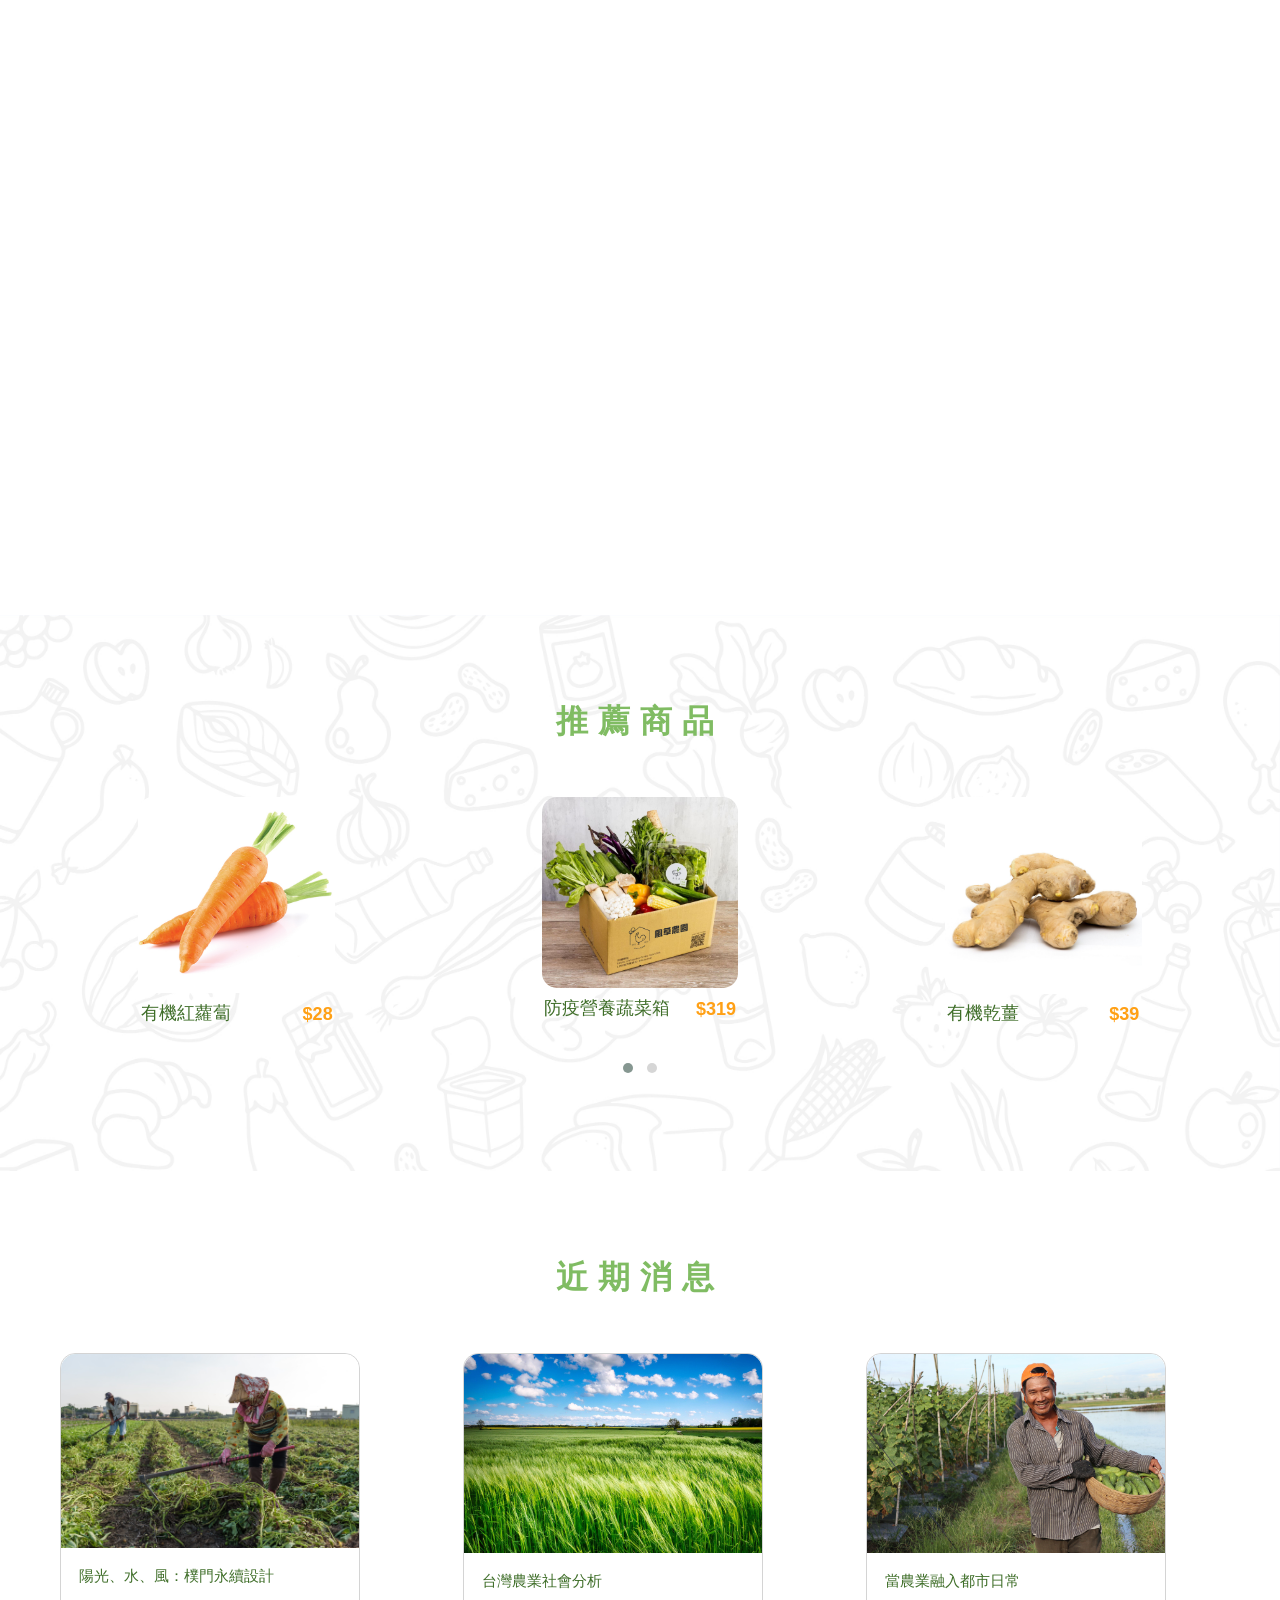
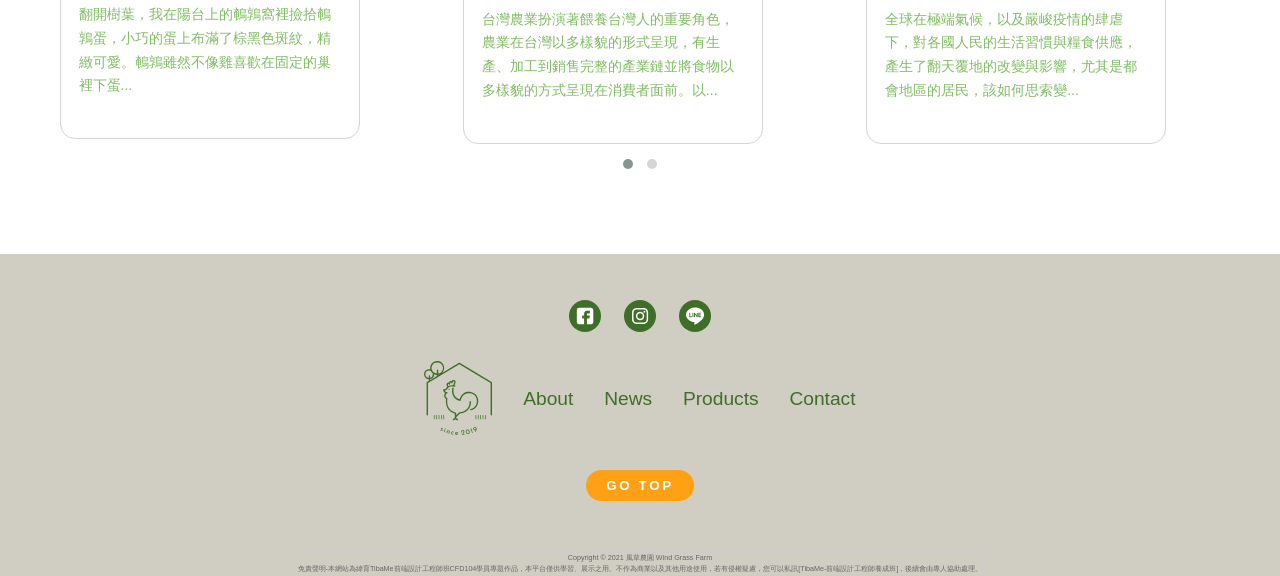
==== commit 65f77b92: "aa" ====
--- a/index.html
+++ b/index.html
@@ -33,6 +33,7 @@
                         <a href="news.html"><li>News</li></a>
                         <a href="products.html"><li>Products</li></a>
                         <a href="contact.html"><li>Contact</li></a>
+                        <a href="#"><li><img src="pic/shopping-cart-LR-01.svg" alt="購物車" width="28px"></li></a>
                     </ul>
                 </nav>
                 <div class="logo">
@@ -56,7 +57,10 @@
             </nav>
             <!-- 第一屏 -->
             <section class="mainTxt">
-                <div class="socialMedia">
+                <div class="socialMedia" data-aos="fade-right"
+                data-aos-offset="300"
+                data-aos-easing="ease-in-sine"
+                data-aos-duration="2000">
                     <!-- fb icon -->
                     <a href="#"><img src="pic/icon_socialMedia-fb.svg" alt="facebook icon" width="32" height="32"></a>
                     <!-- ig icon -->
@@ -65,12 +69,15 @@
                     <a href="#"><img src="pic/icon_socialMedia-line.svg" alt="Line icon" width="32" height="32"></a>
                 </div>
                 <div class="first">
-                    <img src="pic/newLogo-white.svg" height="80px" alt="logo" class="mb-40">
-                    <h1 class="mb-60">Permaculture</h1>
-                    <h2>與自然共生的樸門設計</h2>
-                    <p>師法自然，</p>>
-                    <p>設計與維護一個具有生產力的人為生態系。</p>
-                    <a href="about.html"><button><span>Learn More</span></button></a>
+                    <img src="pic/newLogo-white.svg" height="80px" alt="logo" class="mb-40" data-aos="fade-down" data-aos-duration="2000">
+                    <h1 class="mb-60" data-aos="fade-down" data-aos-duration="2000" data-aos-delay="500" >Permaculture</h1>
+                    <div class="animation" data-aos="fade-down" data-aos-duration="2000" data-aos-delay="1000">
+                        <h2>與自然共生的樸門設計</h2>
+                        <p>師法自然，</p>
+                        <p>設計與維護一個具有生產力的人為生態系。</p>
+                    </div>
+                    
+                    <a href="about.html" data-aos="fade-down" data-aos-duration="2000" data-aos-delay="1500"><button><span>Learn More</span></button></a>
                 </div>
             </section>
         </div>
@@ -78,17 +85,17 @@
     <main>
         <section class="threePoints center width">
             <!-- 大標 -->
-            <h2 class="title mb-60 mt-90">三大核心</h2> 
+            <h2 class="title mb-60 mt-90" data-aos="fade-up" data-aos-duration="1000">三大核心</h2> 
             <div class="wrap">
-                <div class="item pb-40">
+                <div class="item pb-40" data-aos="fade-down" data-aos-duration="2000">
                     <img src="pic/earth.png" alt="照顧地球" class="pb-24">
                     <h3>照顧地球</h3>
                 </div>
-                <div class="item pb-40">
+                <div class="item pb-40" data-aos="fade-down" data-aos-duration="2000" data-aos-delay="500">
                     <img src="pic/care.png" alt="照顧人類" class="pb-24">    
                     <h3>照顧人類</h3>
                 </div>
-                <div class="item pb-40">
+                <div class="item pb-40" data-aos="fade-down" data-aos-duration="2000" data-aos-delay="1000">
                     <img src="pic/share.png" alt="分享多餘" class="pb-24">
                     <h3>分享多餘</h3>
                 </div>
@@ -98,11 +105,11 @@
         <div class="banner">
         </div>
         <div class="productsBg">
-            <section class="products center pb-90 width">
+            <section class="products center pb-90 width" data-aos="fade-down" data-aos-duration="2000" data-aos-delay="500">
             <!-- 大標 -->
             <h2 class="title mb-60 mt-90">推薦商品</h2>
             <div class="owl-carousel owl-theme">
-                <a href="products-detail.html" target="_blank">
+                <a href="products-detail.html">
                     <div class="goods">
                         <div class="pic">
                             <img src="pic/product_corrot.png" alt="有機紅蘿蔔">
@@ -152,7 +159,7 @@
             </div>
         </div>
         </section>
-        <section class="news center width">
+        <section class="news center width" data-aos="fade-down" data-aos-duration="2000" data-aos-delay="500">
             <!-- 大標 -->
             <h2 class="title mb-60 mt-90">近期消息</h2> 
                 <div class="owl-carousel owl-theme">
@@ -231,7 +238,8 @@
                     margin:10,
                     responsiveClass:true,
                     dots: true,
-                    // autoplay: true,
+                    autoplay: true,
+                    autoplayHoverPause: true,
                     responsive:{
                         0:{
                             items:1,
@@ -243,7 +251,7 @@
                         },
                         1200:{
                             items:3,
-                            nav:true,
+                            nav:false,
                             loop:false
                         }
                     }
--- a/css/main-index.css
+++ b/css/main-index.css
@@ -96,6 +96,7 @@
     font-size: 16px;
     opacity: 85%;
     display: inline-block;
+    margin-bottom: 16px;
 }
 
 .mainTxt .first button{
@@ -104,6 +105,10 @@
 
 .mainTxt .socialMedia{
     display: none;
+}
+.animation{
+    display: flex;
+    flex-direction: column;
 }
 
 /* 三大核心 */
@@ -141,6 +146,7 @@
     align-items: center;
     margin: auto;
     padding-bottom: 24px;
+    cursor: pointer;
 }
 .goods .pic img{
     margin: auto;
--- a/css/footer.css
+++ b/css/footer.css
@@ -65,7 +65,6 @@
     line-height: 1.5;
 }
 .copyright span{
-    width: 85%;
     text-align: left;
     display: inline-block;
     color: #666;
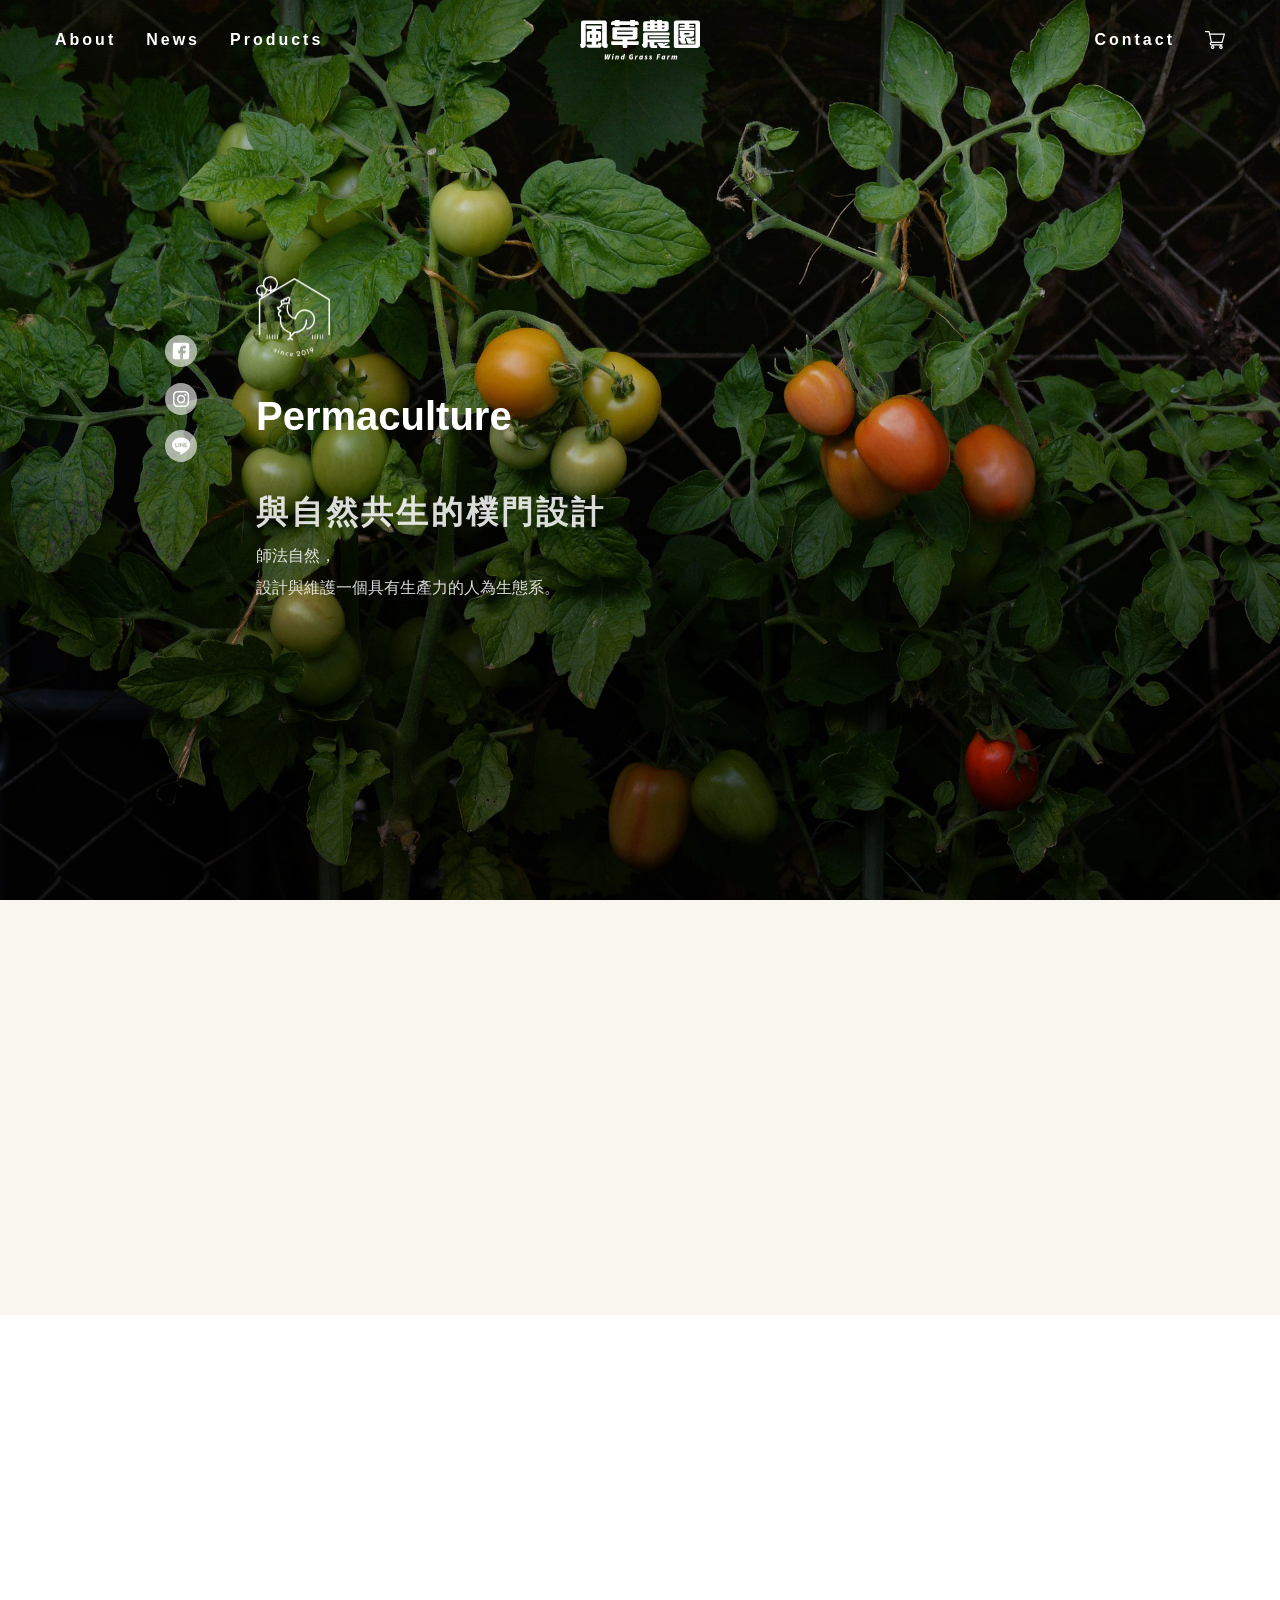
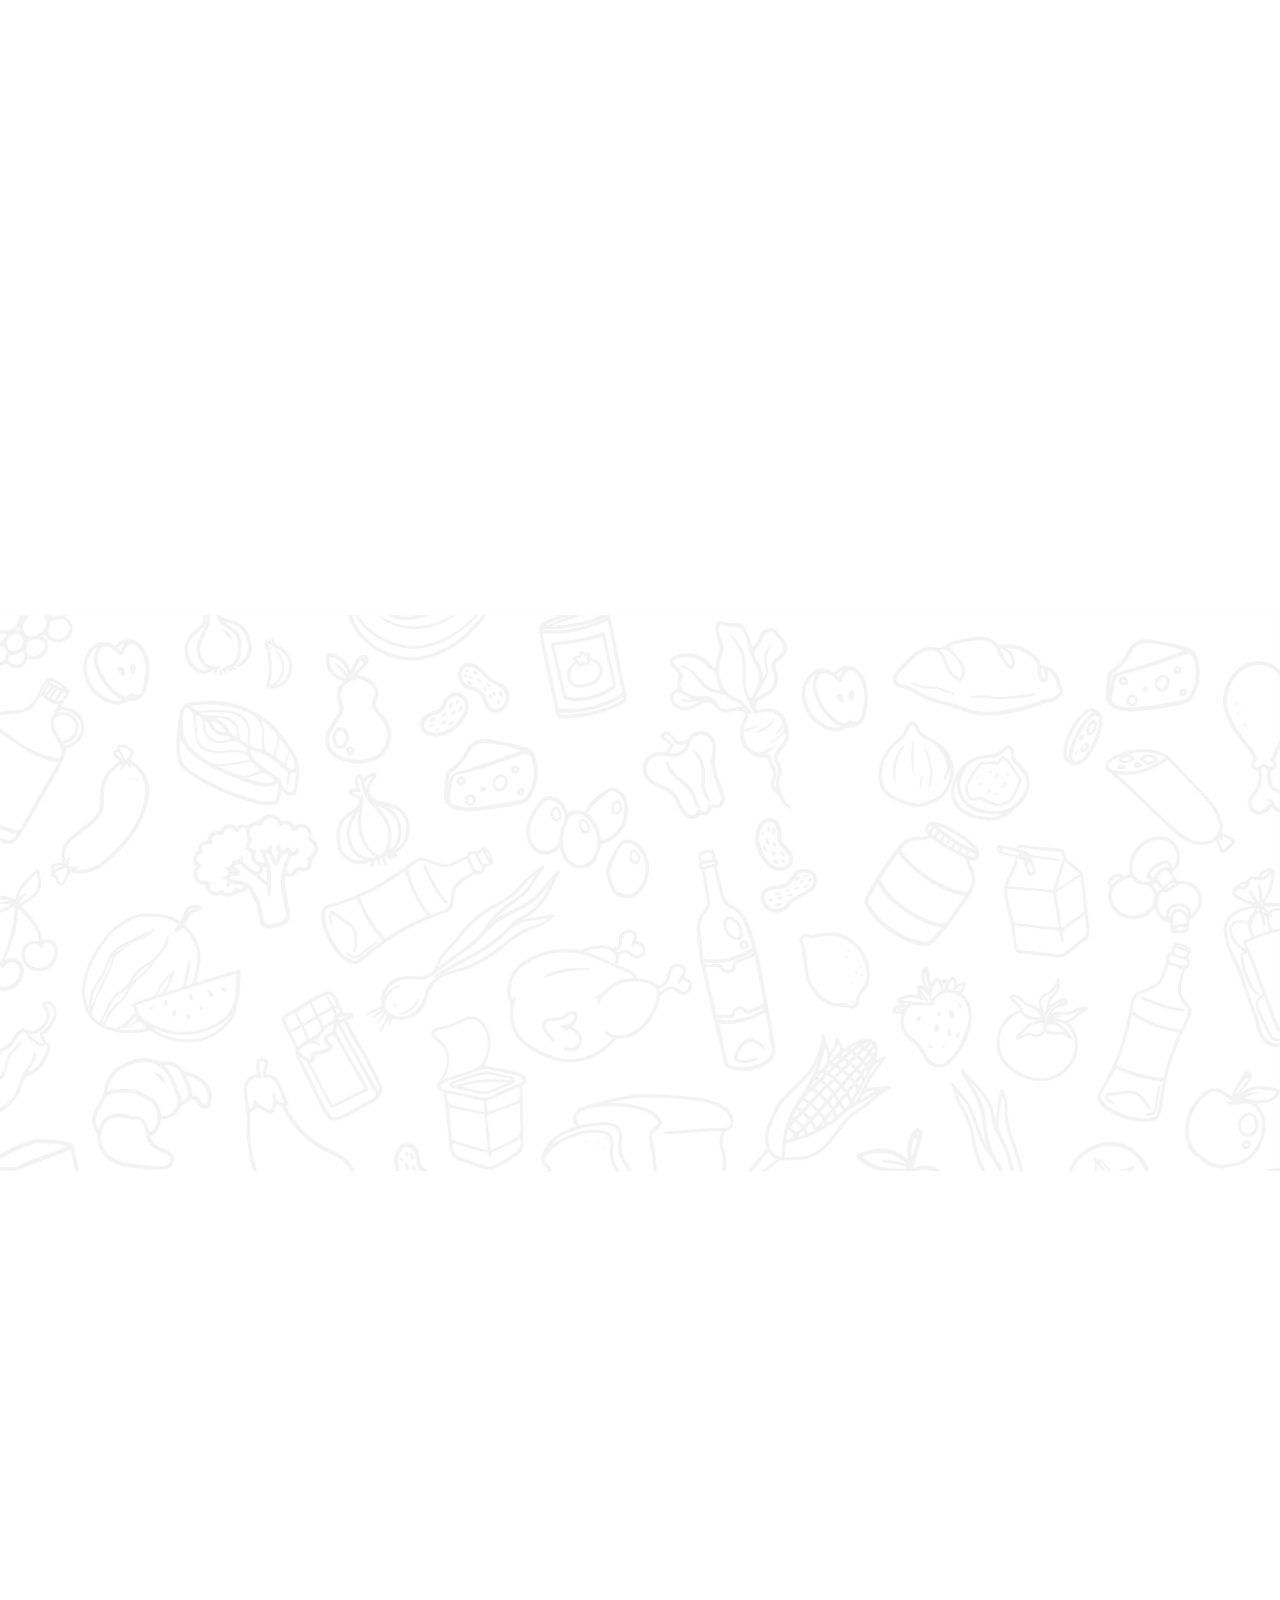
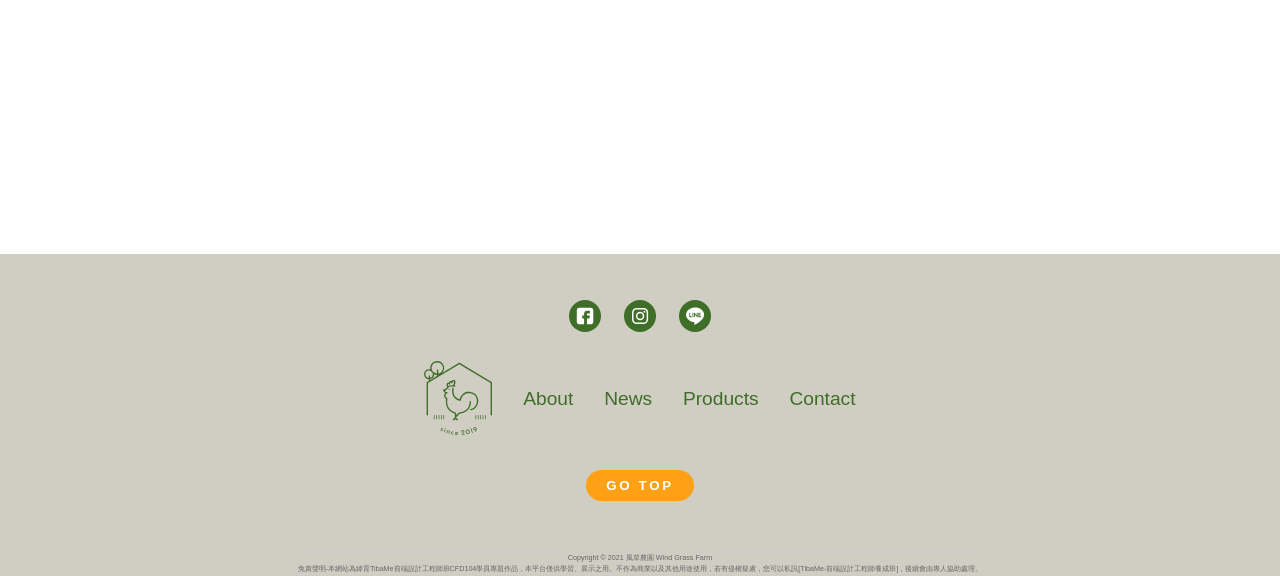
==== commit 341a7284: "radio" ====
--- a/index.html
+++ b/index.html
@@ -83,21 +83,23 @@
         </div>
     </header>
     <main>
-        <section class="threePoints center width">
-            <!-- 大標 -->
-            <h2 class="title mb-60 mt-90" data-aos="fade-up" data-aos-duration="1000">三大核心</h2> 
-            <div class="wrap">
-                <div class="item pb-40" data-aos="fade-down" data-aos-duration="2000">
-                    <img src="pic/earth.png" alt="照顧地球" class="pb-24">
-                    <h3>照顧地球</h3>
-                </div>
-                <div class="item pb-40" data-aos="fade-down" data-aos-duration="2000" data-aos-delay="500">
-                    <img src="pic/care.png" alt="照顧人類" class="pb-24">    
-                    <h3>照顧人類</h3>
-                </div>
-                <div class="item pb-40" data-aos="fade-down" data-aos-duration="2000" data-aos-delay="1000">
-                    <img src="pic/share.png" alt="分享多餘" class="pb-24">
-                    <h3>分享多餘</h3>
+        <section class="threePoints">
+            <div class="center width">
+                <!-- 大標 -->
+                <h2 class="title mb-60 mt-90" data-aos="fade-up" data-aos-duration="1000">三大核心</h2> 
+                <div class="wrap">
+                    <div class="item pb-40" data-aos="fade-down" data-aos-duration="2000">
+                        <img src="pic/earth.png" alt="照顧地球" class="pb-24">
+                        <h3>照顧地球</h3>
+                    </div>
+                    <div class="item pb-40" data-aos="fade-down" data-aos-duration="2000" data-aos-delay="500">
+                        <img src="pic/care.png" alt="照顧人類" class="pb-24">    
+                        <h3>照顧人類</h3>
+                    </div>
+                    <div class="item pb-40" data-aos="fade-down" data-aos-duration="2000" data-aos-delay="1000">
+                        <img src="pic/share.png" alt="分享多餘" class="pb-24">
+                        <h3>分享多餘</h3>
+                    </div>
                 </div>
             </div>
         </section>
@@ -238,20 +240,18 @@
                     margin:10,
                     responsiveClass:true,
                     dots: true,
-                    autoplay: true,
-                    autoplayHoverPause: true,
+                    nav:false,
+                    // autoplay: true,
+                    // autoplayHoverPause: true,
                     responsive:{
                         0:{
                             items:1,
-                            nav:false
                         },
                         992:{
                             items:3,
-                            nav:false,
                         },
                         1200:{
                             items:3,
-                            nav:false,
                             loop:false
                         }
                     }
--- a/css/main-index.css
+++ b/css/main-index.css
@@ -121,6 +121,9 @@
 }
 .threePoints img{
     width: 30%;
+}
+.threePoints{
+    background-color: #F8F6EE;
 }
 
 /* 中間banner */
@@ -132,6 +135,13 @@
     min-height:100vh;
 }
 
+/* 貓頭鷹 */
+.owl-theme .owl-dots .owl-dot.active span, .owl-theme .owl-dots .owl-dot:hover span {
+    background-color: #3F6E29;
+}   
+.owl-theme .owl-dots .owl-dot span {
+    background-color: #89b9709a;
+}
 /* 推薦商品 */
 .productsBg{
     background-image: url(../pic/bg-vege-01.jpg);
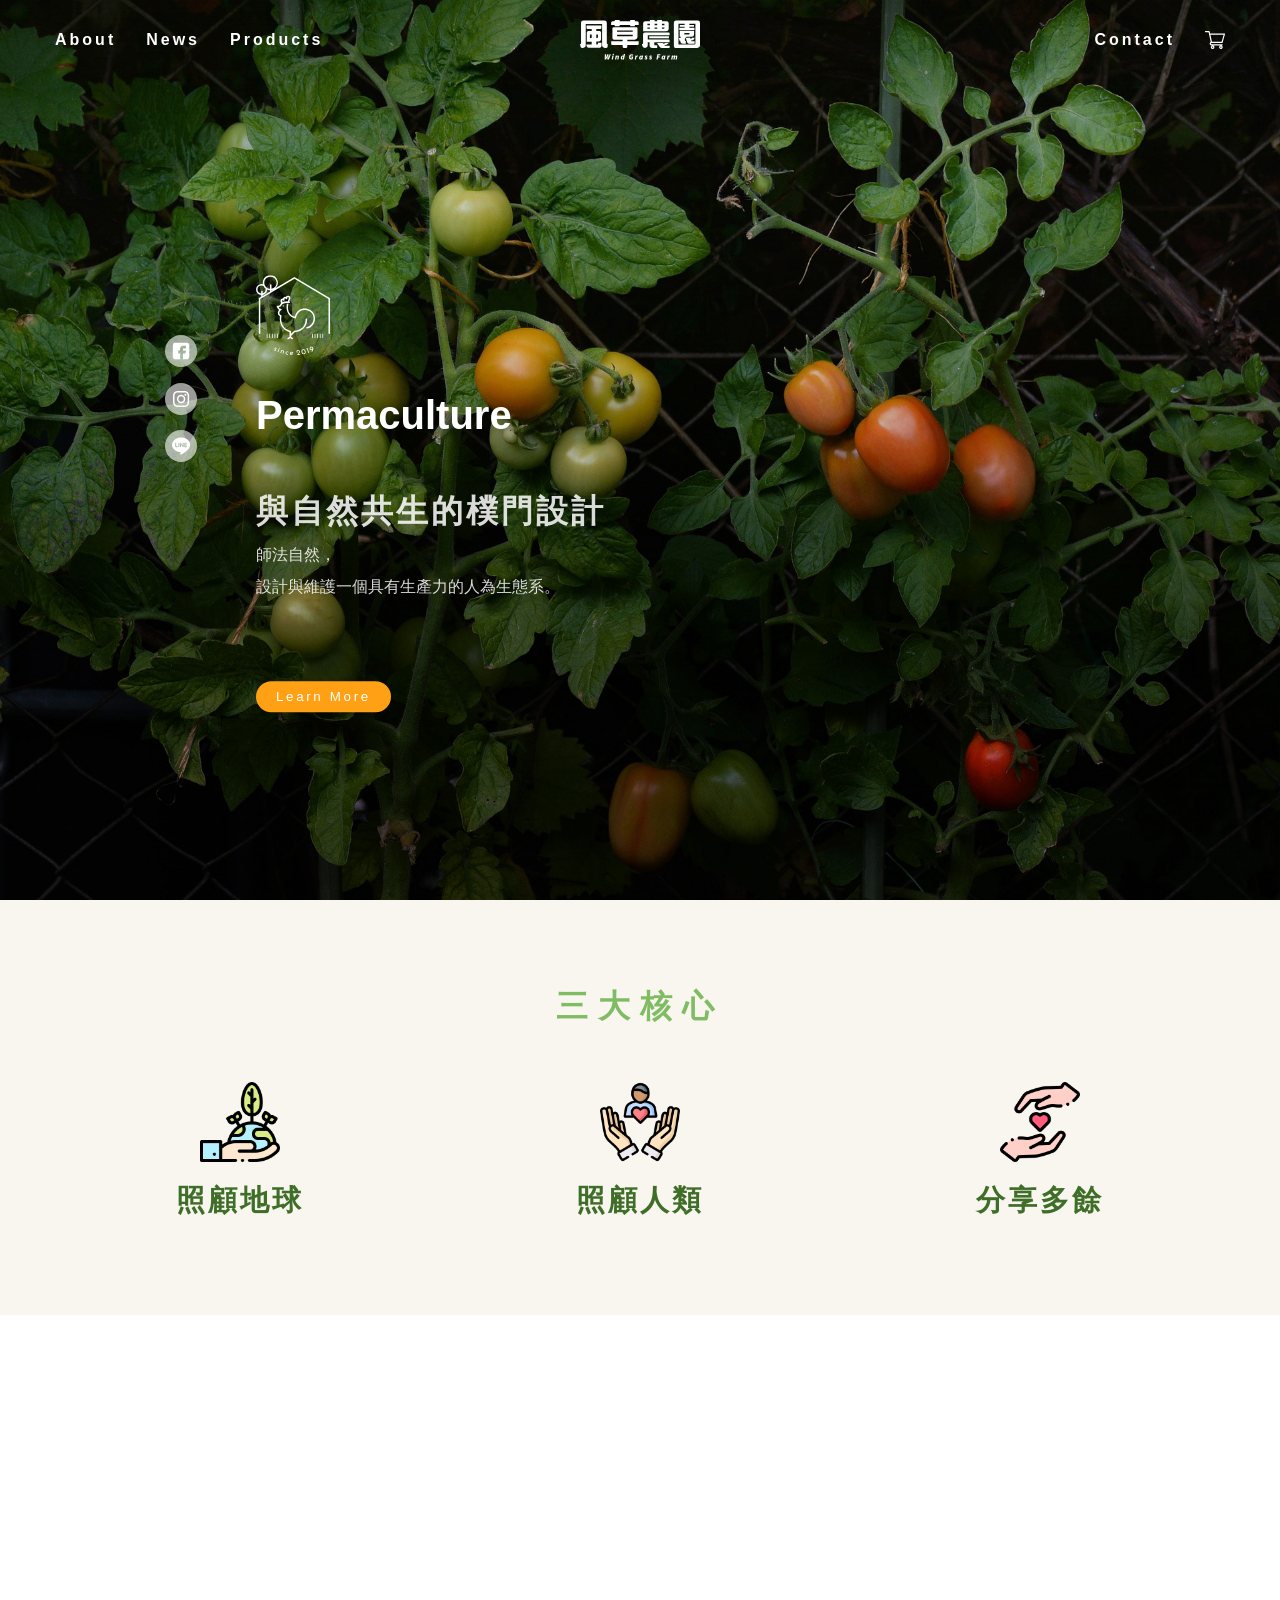
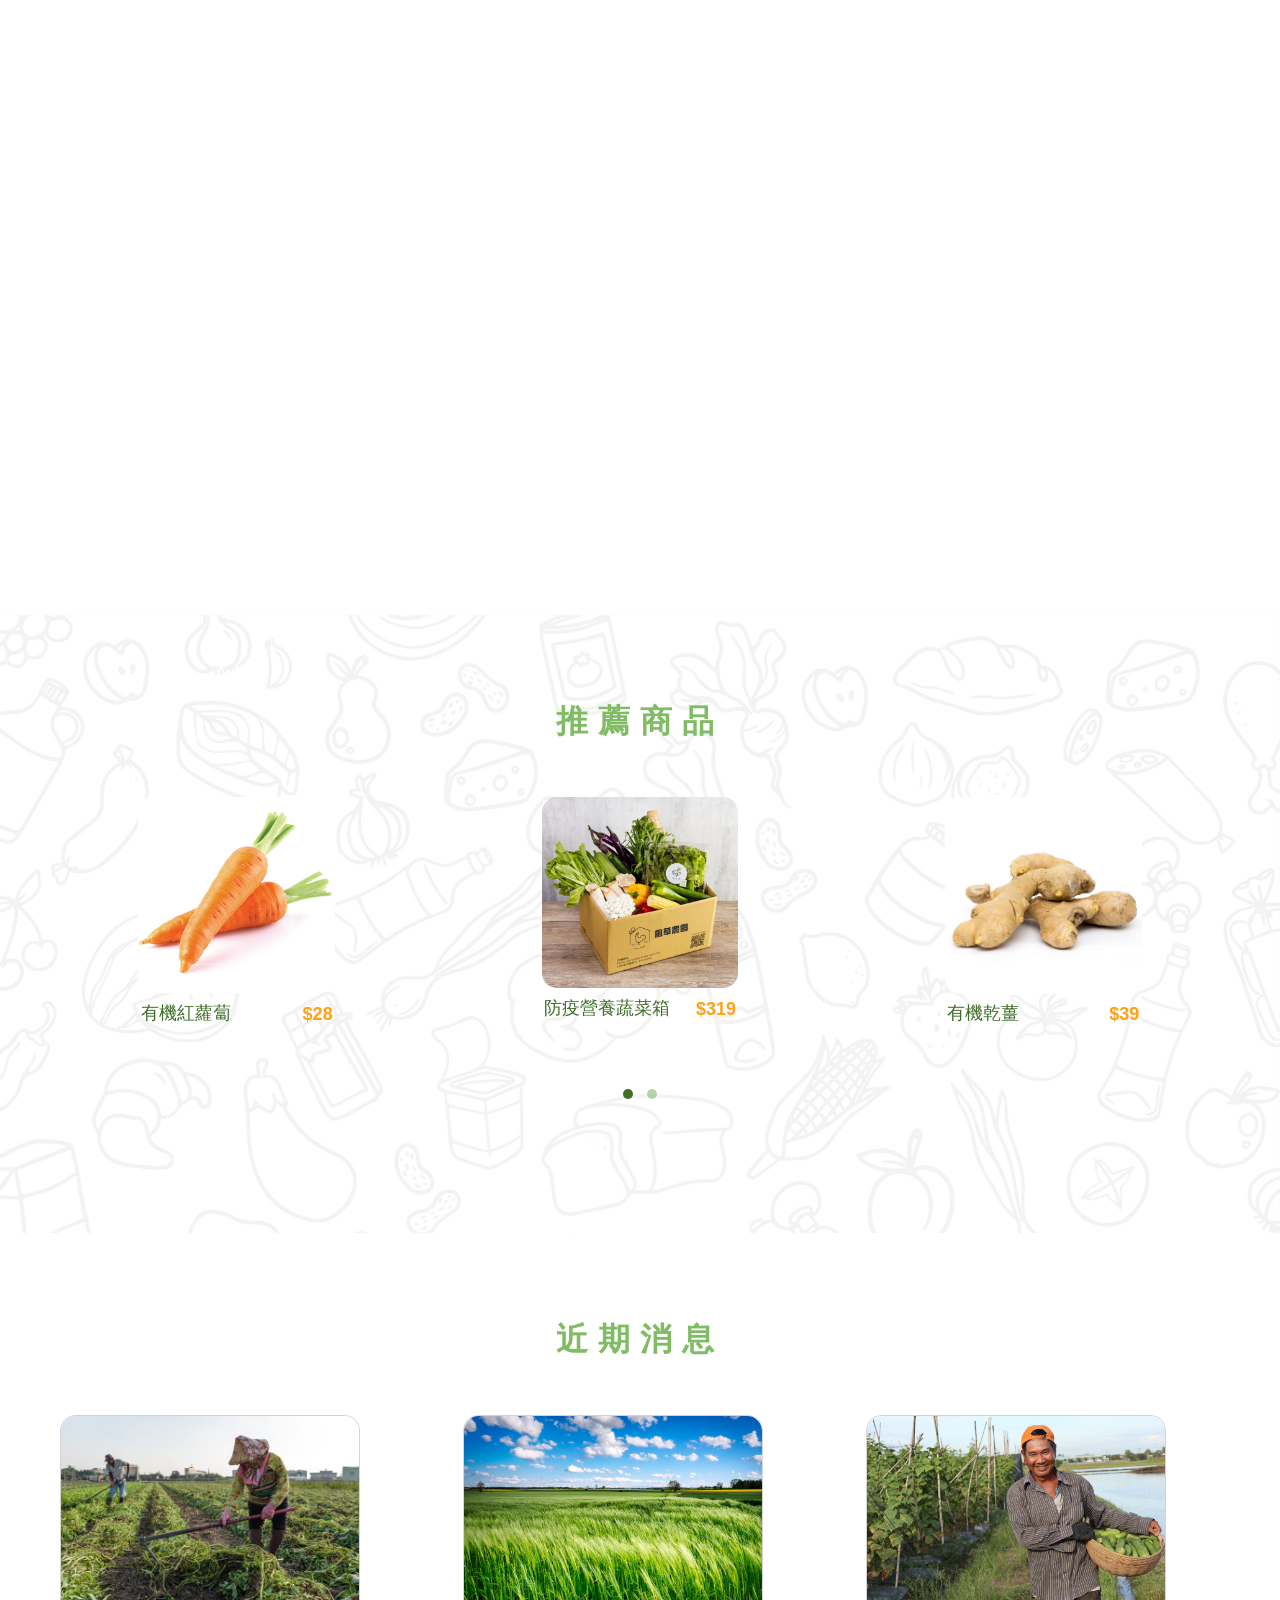
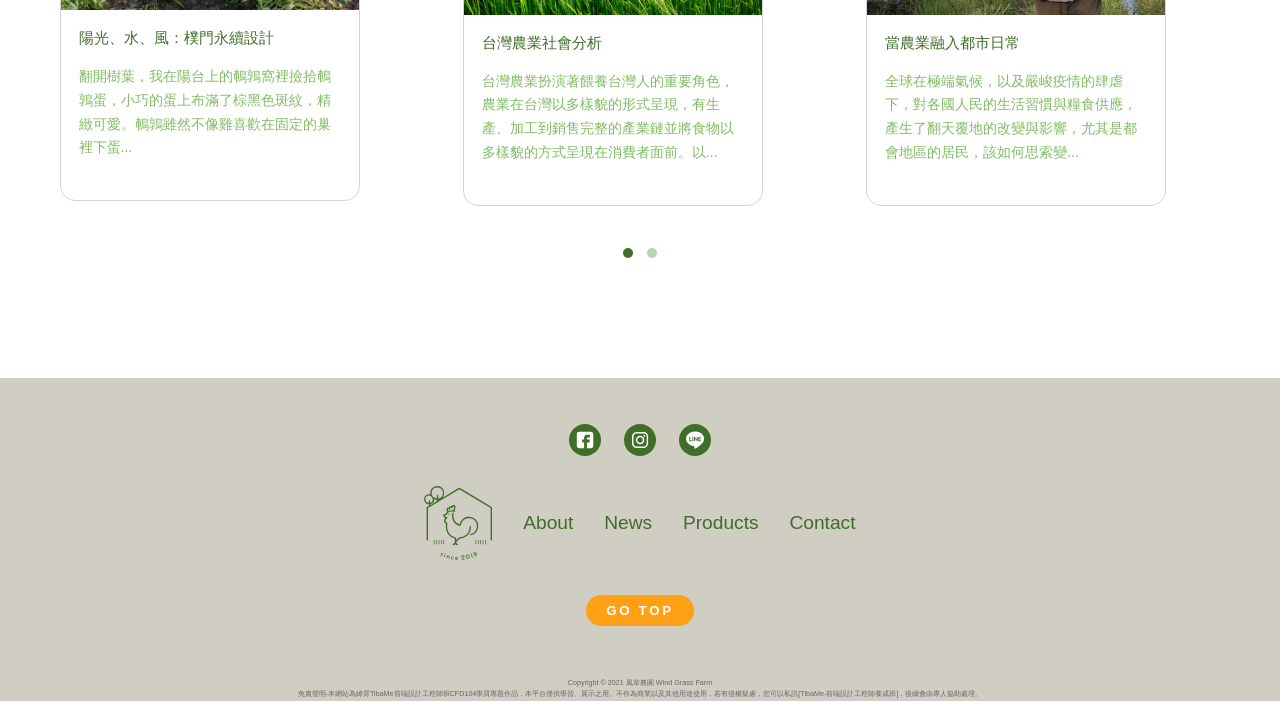
==== commit 5c6fef40: "ani" ====
--- a/index.html
+++ b/index.html
@@ -75,9 +75,8 @@
                         <h2>與自然共生的樸門設計</h2>
                         <p>師法自然，</p>
                         <p>設計與維護一個具有生產力的人為生態系。</p>
-                    </div>
-                    
-                    <a href="about.html" data-aos="fade-down" data-aos-duration="2000" data-aos-delay="1500"><button><span>Learn More</span></button></a>
+                    <a href="about.html"><button><span>Learn More</span></button></a>
+                    </div>
                 </div>
             </section>
         </div>
@@ -168,7 +167,7 @@
                     <div class="item article">
                         <img src="pic/articlePhoto.jpg" alt="文章首圖">
                         <div class="txt">
-                            <a href="news.html">
+                            <a href="news-detail.html">
                                 <h4>陽光、水、風：樸門永續設計</h4>
                                 <p>翻開樹葉，我在陽台上的鵪鶉窩裡撿拾鵪鶉蛋，小巧的蛋上布滿了棕黑色斑紋，精緻可愛。鵪鶉雖然不像雞喜歡在固定的巢裡下蛋...</p>
                             </a>
@@ -198,6 +197,15 @@
                             <a href="news.html">
                                 <h4>透視荷蘭農業概況</h4>
                                 <p>農業在荷蘭，是一個會賺錢的產業；根據歐盟農業收入資料（EU agriculture Income），荷蘭農業年度勞動單位（AWU, Annual Work Unit）的平均所...</p>
+                            </a>
+                        </div>
+                    </div>
+                    <div class="item article">
+                        <img src="pic/wheat.jpg" alt="文章首圖">
+                        <div class="txt">
+                            <a href="news-detail.html">
+                                <h4>智慧農業正夯，農業轉型勢在必行</h4>
+                                <p>台灣為小農經濟國家，平均耕種面積小，農業運作較無法規模化，農民也很難投資較大型的機器設備或是溫室等資本財，且農業耕...</p>
                             </a>
                         </div>
                     </div>
--- a/css/main-index.css
+++ b/css/main-index.css
@@ -142,6 +142,10 @@
 .owl-theme .owl-dots .owl-dot span {
     background-color: #89b9709a;
 }
+
+.owl-theme .owl-nav.disabled+.owl-dots {
+    margin: 3%;
+}
 /* 推薦商品 */
 .productsBg{
     background-image: url(../pic/bg-vege-01.jpg);
@@ -187,6 +191,9 @@
     background-color: #fff;
     border: 1px  rgb(212, 212, 212) solid;
     border-radius: 15px;
+    cursor: pointer;
+    transition: .5s;
+    box-shadow: none;
 }
 
 .item.article img{
@@ -197,6 +204,7 @@
 .item .txt{
     margin: 4% 6%;
 }
+
 .txt h4{
     text-align: left;
     margin-top: 4px;
@@ -218,7 +226,9 @@
     color: #3F6E29;
     display: inline-block;
 }
-
+.item .txt h4:hover, .item .txt p:hover{
+    color: #FFA015;
+}
 @media screen and (min-width:992px) {
 
     main{
@@ -277,7 +287,7 @@
         cursor: pointer;
         background-color: #FFA015;
         color: #fff;
-        margin-top: 50%;
+        margin-top: 20%;
         padding: 8px 20px;
         border-radius: 300px;
         border: none;
@@ -312,7 +322,7 @@
     /* 近期消息 */
     .news .item{
         margin: 0 5%;
-        box-sizing: border-box  ;
+        box-sizing: border-box ;
     }
 }
 
